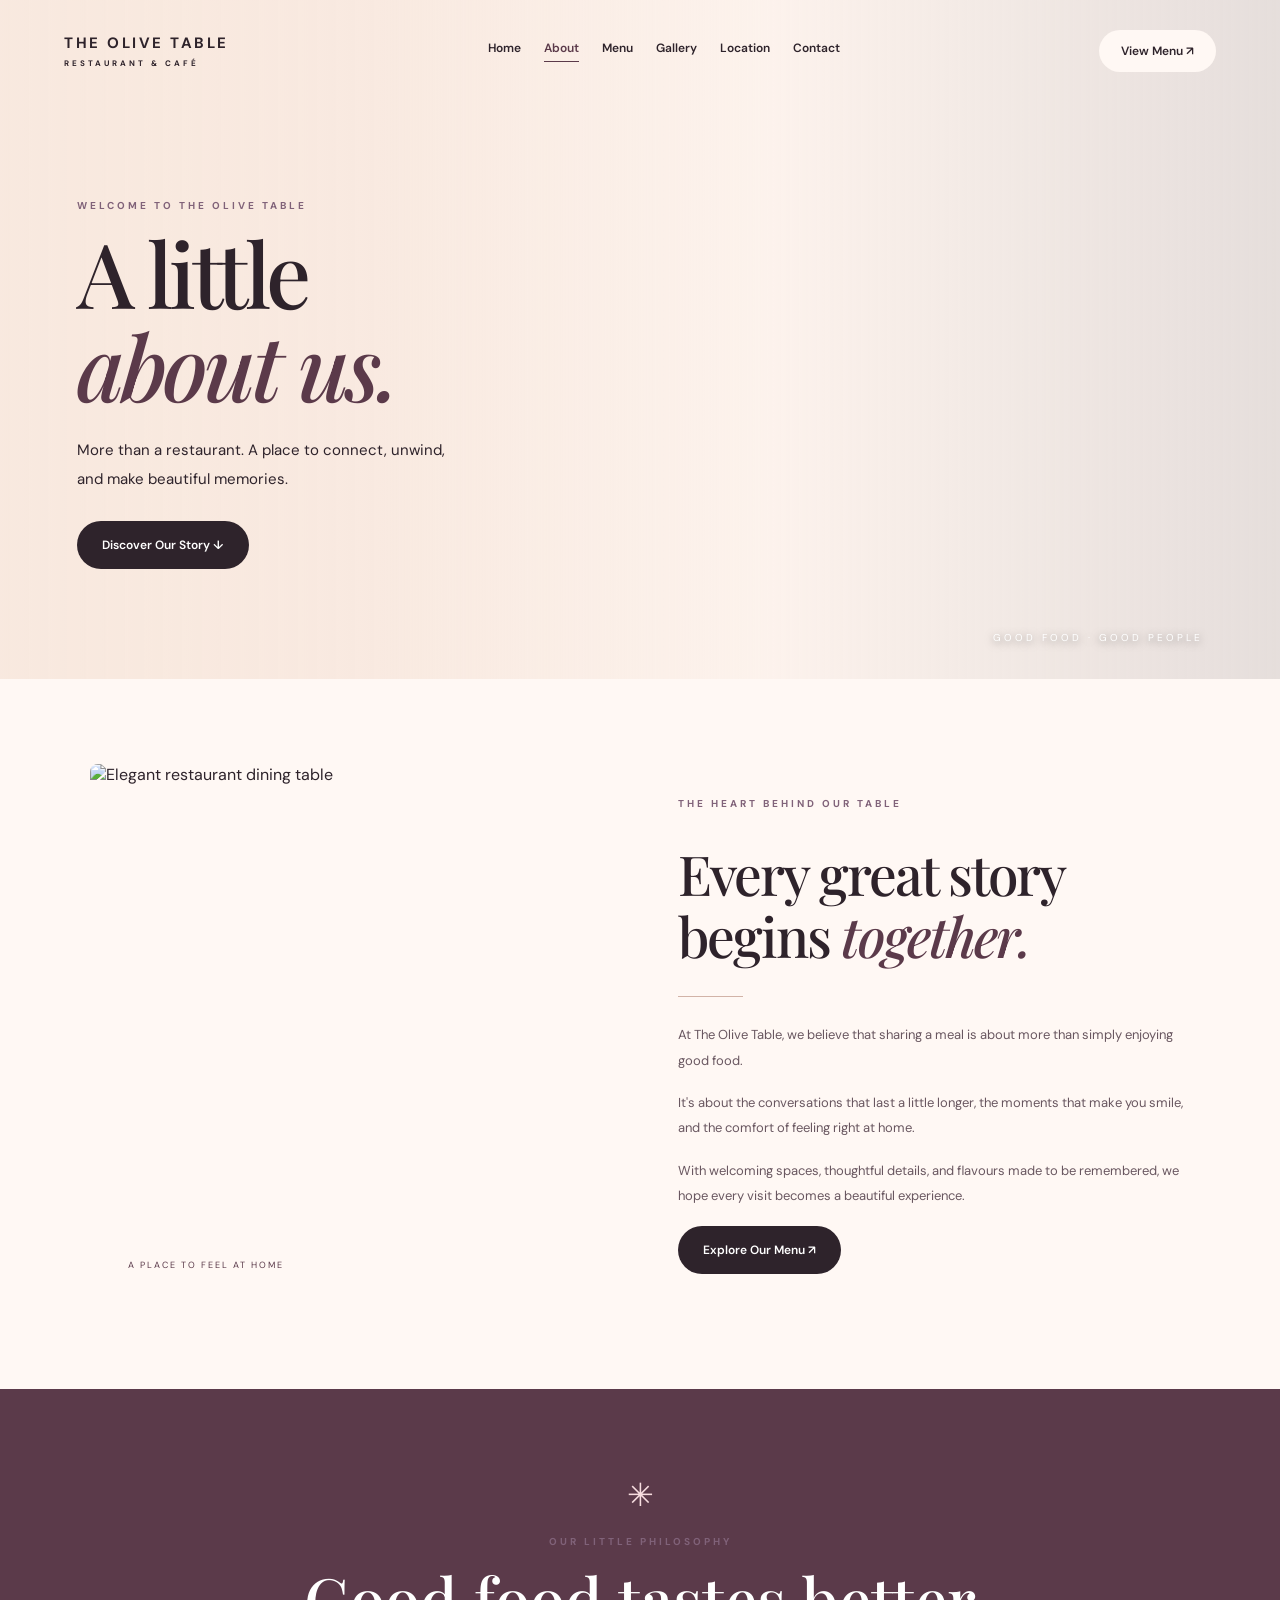
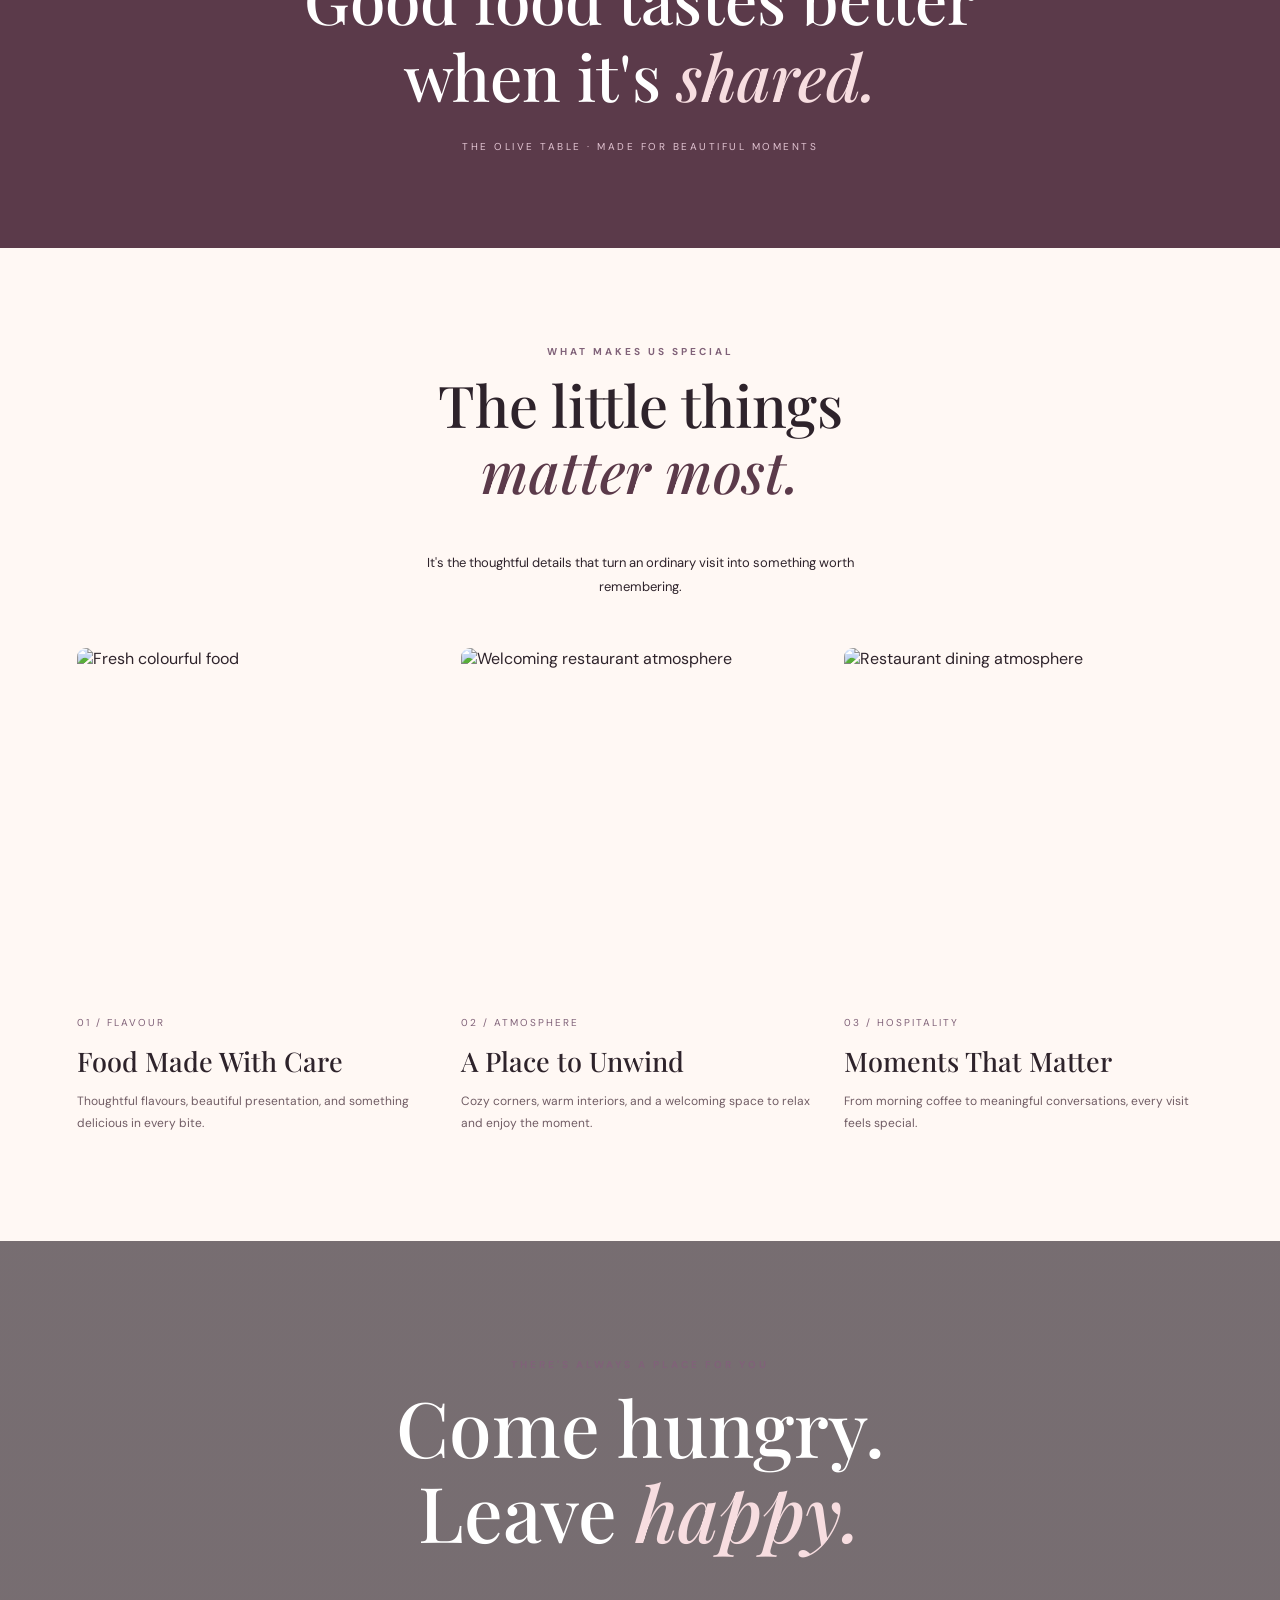
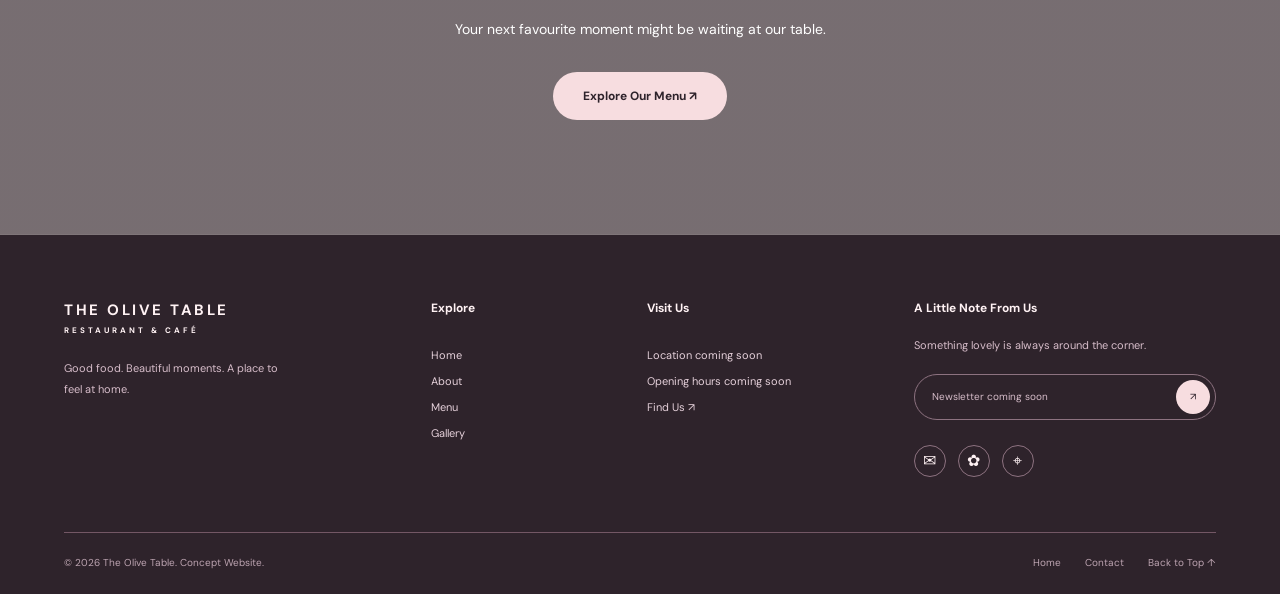
==== about.html @ 0b2a25ac "Menu" ====
<!DOCTYPE html>
<html lang="en">
    <head>
        <meta charset="UTF-8" />
        <meta name="viewport" content="width=device-width, initial-scale=1.0" />

        <title>About Us | The Olive Table</title>

        <!-- Google Fonts -->
        <link
            href="https://fonts.googleapis.com/css2?family=DM+Sans:wght@400;500;600;700&family=Playfair+Display:ital,wght@0,400;0,500;0,600;1,400&display=swap"
            rel="stylesheet"
        />

        <link rel="stylesheet" href="style.css" />
    </head>

    <body class="about-page">
        <!-- HEADER AND HERO -->
        <div class="about-hero" id="top">
            <header class="header">
                <a href="index.html" class="logo">
                    THE OLIVE TABLE
                    <span>RESTAURANT & CAFÉ</span>
                </a>

                <nav class="navbar">
                    <a href="index.html">Home</a>
                    <a href="about.html" class="active">About</a>
                    <a href="menu.html">Menu</a>
                    <a href="gallery.html">Gallery</a>
                    <a href="location.html">Location</a>
                    <a href="contact.html">Contact</a>
                </nav>

                <a href="menu.html" class="header-button"> View Menu ↗ </a>
            </header>

            <!-- ABOUT HERO CONTENT -->
            <div class="about-hero-content">
                <p class="small-heading">WELCOME TO THE OLIVE TABLE</p>

                <h1>
                    A little<br />
                    <em>about us.</em>
                </h1>

                <p>More than a restaurant. A place to connect, unwind, and make beautiful memories.</p>

                <a href="#our-story" class="about-hero-link"> Discover Our Story ↓ </a>
            </div>

            <span class="about-hero-label"> GOOD FOOD · GOOD PEOPLE </span>
        </div>

        <!-- OUR STORY -->
        <section class="about-story" id="our-story">
            <div class="about-story-image">
                <img
                    src="https://images.unsplash.com/photo-1414235077428-338989a2e8c0?w=1100&q=85"
                    alt="Elegant restaurant dining table"
                    loading="lazy"
                />

                <span class="about-image-caption"> A PLACE TO FEEL AT HOME </span>
            </div>

            <div class="about-story-text">
                <p class="small-heading">THE HEART BEHIND OUR TABLE</p>

                <h2>
                    Every great story<br />
                    begins <em>together.</em>
                </h2>

                <div class="about-divider"></div>

                <p>At The Olive Table, we believe that sharing a meal is about more than simply enjoying good food.</p>

                <p>
                    It's about the conversations that last a little longer, the moments that make you smile, and the
                    comfort of feeling right at home.
                </p>

                <p>
                    With welcoming spaces, thoughtful details, and flavours made to be remembered, we hope every visit
                    becomes a beautiful experience.
                </p>

                <a href="menu.html" class="about-dark-button"> Explore Our Menu ↗ </a>
            </div>
        </section>

        <!-- LITTLE QUOTE -->
        <section class="about-quote">
            <span class="quote-flower">✳</span>

            <p class="small-heading">OUR LITTLE PHILOSOPHY</p>

            <h2>
                Good food tastes better<br />
                when it's <em>shared.</em>
            </h2>

            <p class="quote-caption">THE OLIVE TABLE · MADE FOR BEAUTIFUL MOMENTS</p>
        </section>

        <!-- WHAT MAKES US SPECIAL -->
        <section class="about-special">
            <div class="about-special-heading">
                <p class="small-heading">WHAT MAKES US SPECIAL</p>

                <h2>
                    The little things<br />
                    <em>matter most.</em>
                </h2>

                <p>It's the thoughtful details that turn an ordinary visit into something worth remembering.</p>
            </div>

            <div class="special-grid">
                <!-- FOOD CARD -->
                <div class="special-card">
                    <div class="special-photo">
                        <img
                            src="https://images.unsplash.com/photo-1547592180-85f173990554?w=800&q=85"
                            alt="Fresh colourful food"
                            loading="lazy"
                        />
                    </div>

                    <span class="special-number">01 / FLAVOUR</span>

                    <h3>Food Made With Care</h3>

                    <p>Thoughtful flavours, beautiful presentation, and something delicious in every bite.</p>
                </div>

                <!-- ATMOSPHERE CARD -->
                <div class="special-card">
                    <div class="special-photo">
                        <img
                            src="https://images.unsplash.com/photo-1552566626-52f8b828add9?w=800&q=85"
                            alt="Welcoming restaurant atmosphere"
                            loading="lazy"
                        />
                    </div>

                    <span class="special-number">02 / ATMOSPHERE</span>

                    <h3>A Place to Unwind</h3>

                    <p>Cozy corners, warm interiors, and a welcoming space to relax and enjoy the moment.</p>
                </div>

                <!-- HOSPITALITY CARD -->
                <div class="special-card">
                    <div class="special-photo">
                        <img
                            src="https://images.unsplash.com/photo-1517248135467-4c7edcad34c4?w=800&q=85"
                            alt="Restaurant dining atmosphere"
                            loading="lazy"
                        />
                    </div>

                    <span class="special-number">03 / HOSPITALITY</span>

                    <h3>Moments That Matter</h3>

                    <p>From morning coffee to meaningful conversations, every visit feels special.</p>
                </div>
            </div>
        </section>

        <!-- FINAL INVITATION -->
        <section class="about-invitation">
            <div class="invitation-content">
                <p class="small-heading">THERE'S ALWAYS A PLACE FOR YOU</p>

                <h2>
                    Come hungry.<br />
                    Leave <em>happy.</em>
                </h2>

                <p>Your next favourite moment might be waiting at our table.</p>

                <a href="menu.html" class="invitation-button"> Explore Our Menu ↗ </a>
            </div>
        </section>

        <!-- FOOTER -->
        <footer class="footer">
            <div class="footer-main">
                <div class="footer-brand">
                    <a href="index.html" class="logo">
                        THE OLIVE TABLE
                        <span>RESTAURANT & CAFÉ</span>
                    </a>

                    <p>Good food. Beautiful moments. A place to feel at home.</p>
                </div>

                <div class="footer-links">
                    <h3>Explore</h3>

                    <a href="index.html">Home</a>
                    <a href="about.html">About</a>
                    <a href="menu.html">Menu</a>
                    <a href="gallery.html">Gallery</a>
                </div>

                <div class="footer-links">
                    <h3>Visit Us</h3>

                    <p>Location coming soon</p>
                    <p>Opening hours coming soon</p>

                    <a href="location.html">Find Us ↗</a>
                </div>

                <div class="footer-news">
                    <h3>A Little Note From Us</h3>

                    <p>Something lovely is always around the corner.</p>

                    <div class="newsletter-box">
                        <span>Newsletter coming soon</span>
                        <span class="newsletter-arrow">↗</span>
                    </div>

                    <div class="social-links">
                        <a href="contact.html" aria-label="Contact us">✉</a>
                        <a href="gallery.html" aria-label="Gallery">✿</a>
                        <a href="location.html" aria-label="Location">⌖</a>
                    </div>
                </div>
            </div>

            <div class="footer-bottom">
                <p>© 2026 The Olive Table. Concept Website.</p>

                <div>
                    <a href="index.html">Home</a>
                    <a href="contact.html">Contact</a>
                    <a href="#top">Back to Top ↑</a>
                </div>
            </div>
        </footer>
    </body>
</html>
---- style.css ----
/* ==========================================
   THE OLIVE TABLE - COMPLETE WEBSITE CSS
   HOME + ABOUT + MENU
========================================== */

/* COLOUR PALETTE */

:root {
    --blush: #f7dde0;
    --peach: #e8cfc6;
    --nude: #d2b3a7;
    --plum: #806279;
    --maroon: #5b3a4a;
    --charcoal: #2e232b;
    --cream: #fff8f4;
}

/* GENERAL SETTINGS */

* {
    box-sizing: border-box;
}

html {
    scroll-behavior: smooth;
}

body {
    margin: 0;
    font-family: "DM Sans", Arial, sans-serif;
    background: var(--cream);
    color: var(--charcoal);
}

a {
    text-decoration: none;
    color: inherit;
}

img {
    display: block;
    width: 100%;
}

h1,
h2,
h3,
p {
    margin-top: 0;
}

h1,
h2 {
    font-family: "Playfair Display", Georgia, serif;
    font-weight: 500;
}

.small-heading {
    font-size: 10px;
    font-weight: 700;
    letter-spacing: 3px;
    line-height: 1.8;
    color: var(--plum);
}

/* ==========================================
   HEADER - ALL PAGES
========================================== */

.header {
    display: flex;
    align-items: center;
    justify-content: space-between;
    gap: 22px;
    padding: 30px 5%;
    position: relative;
    z-index: 10;
}

.logo {
    display: flex;
    flex-direction: column;
    font-size: 15px;
    font-weight: 700;
    letter-spacing: 2.5px;
    line-height: 1.4;
    white-space: nowrap;
}

.logo span {
    font-size: 8px;
    letter-spacing: 3px;
    margin-top: 4px;
}

.navbar {
    display: flex;
    align-items: center;
    gap: 23px;
}

.navbar a {
    font-size: 12px;
    font-weight: 600;
    padding-bottom: 5px;
    border-bottom: 1px solid transparent;
    transition: all 0.3s ease;
}

.navbar a:hover,
.navbar a.active {
    color: var(--maroon);
    border-bottom-color: var(--maroon);
}

.header-button {
    background: var(--cream);
    padding: 13px 22px;
    border-radius: 30px;
    font-size: 12px;
    font-weight: 600;
    white-space: nowrap;
    transition: all 0.3s ease;
}

.header-button:hover {
    background: var(--maroon);
    color: white;
    transform: translateY(-3px);
}

/* SHARED BUTTONS */

.main-button,
.about-dark-button,
.about-hero-link {
    display: inline-block;
    background: var(--charcoal);
    color: white;
    padding: 16px 25px;
    border-radius: 30px;
    font-size: 12px;
    font-weight: 600;
    transition: all 0.3s ease;
}

.main-button:hover,
.about-dark-button:hover,
.about-hero-link:hover {
    background: var(--maroon);
    transform: translateY(-4px);
    box-shadow: 0 8px 22px #2e232b30;
}

/* ==========================================
   HOME PAGE - HERO
========================================== */

.hero-wrapper {
    min-height: 760px;
    position: relative;
    background-color: var(--peach);
    background-image: linear-gradient(
            90deg,
            rgba(248, 232, 222, 0.98) 0%,
            rgba(248, 232, 222, 0.94) 22%,
            rgba(248, 232, 222, 0.62) 40%,
            rgba(248, 232, 222, 0.08) 72%
        ),
        url("https://images.unsplash.com/photo-1555396273-367ea4eb4db5?w=1800&q=85");
    background-size: cover;
    background-position: center;
}

.hero {
    min-height: 670px;
    display: flex;
    align-items: center;
    padding: 30px 6% 65px;
    position: relative;
}

.hero-content {
    width: 52%;
    max-width: 600px;
    position: relative;
    z-index: 2;
}

.hero h1 {
    font-size: clamp(58px, 7vw, 105px);
    line-height: 1.04;
    letter-spacing: -4px;
    margin-bottom: 25px;
}

.hero h1 em,
.featured h2 em {
    color: var(--maroon);
}

.hero-description {
    max-width: 340px;
    font-size: 14px;
    line-height: 1.9;
    color: #58444c;
    margin-bottom: 28px;
}

.hero-buttons {
    display: flex;
    align-items: center;
    flex-wrap: wrap;
    gap: 22px;
}

.story-button {
    display: inline-flex;
    align-items: center;
    gap: 11px;
    font-size: 12px;
    font-weight: 600;
    transition: color 0.3s;
}

.story-button:hover {
    color: var(--maroon);
}

.circle-arrow {
    width: 40px;
    height: 40px;
    border: 1px solid var(--maroon);
    border-radius: 50%;
    display: grid;
    place-items: center;
    transition: all 0.3s;
}

.story-button:hover .circle-arrow {
    background: var(--maroon);
    color: white;
    transform: rotate(45deg);
}

.hero-details {
    display: flex;
    gap: 30px;
    margin-top: 75px;
}

.hero-details div {
    padding-left: 14px;
    border-left: 1px solid #bfa8a3;
}

.hero-details strong {
    font-size: 19px;
}

.hero-details p {
    font-size: 10px;
    color: #705c60;
    margin: 5px 0 0;
}

.hero-decoration {
    position: absolute;
    right: 6%;
    top: 26%;
    font-size: 10px;
    font-weight: 600;
    letter-spacing: 3px;
    line-height: 2.2;
    color: #fff3ec;
    text-shadow: 0 1px 10px #0009;
}

/* ==========================================
   HOME PAGE - FEATURED FOOD
========================================== */

.featured {
    padding: 65px 5% 70px;
    background: var(--cream);
}

.featured-header {
    display: grid;
    grid-template-columns: 1.3fr 0.8fr auto;
    align-items: end;
    gap: 30px;
    margin-bottom: 28px;
}

.featured h2 {
    font-size: clamp(37px, 4.5vw, 62px);
    letter-spacing: -2px;
    margin: 0;
}

.featured-description {
    max-width: 270px;
    font-size: 12px;
    line-height: 1.8;
    color: #736169;
    margin: 0;
}

.outline-light {
    border: 1px solid var(--nude);
    border-radius: 30px;
    padding: 13px 20px;
    font-size: 11px;
    font-weight: 600;
    white-space: nowrap;
    transition: all 0.3s;
}

.outline-light:hover {
    background: var(--maroon);
    color: white;
    transform: translateY(-3px);
}

.food-grid {
    display: grid;
    grid-template-columns: repeat(4, 1fr);
    gap: 16px;
}

.food-card {
    position: relative;
    height: 360px;
    overflow: hidden;
    border-radius: 12px;
    background: var(--maroon);
    color: white;
    transition: all 0.35s;
}

.food-card:hover {
    transform: translateY(-8px);
    box-shadow: 0 15px 30px #2e232b35;
}

.food-card img {
    height: 100%;
    object-fit: cover;
    transition: transform 0.5s;
}

.food-card:hover img {
    transform: scale(1.08);
}

.food-card::after {
    content: "";
    position: absolute;
    inset: 0;
    background: linear-gradient(transparent 35%, rgba(30, 19, 22, 0.2) 55%, rgba(30, 19, 22, 0.94));
    pointer-events: none;
}

.food-details {
    position: absolute;
    bottom: 18px;
    left: 18px;
    right: 45px;
    z-index: 2;
}

.food-details span {
    font-size: 9px;
    letter-spacing: 2px;
    color: var(--blush);
}

.food-details h3 {
    font-family: "Playfair Display", serif;
    font-size: 23px;
    font-weight: 500;
    margin: 6px 0;
}

.food-details p {
    font-size: 10px;
    margin-bottom: 10px;
}

.food-details strong {
    font-size: 12px;
    font-weight: 500;
}

.food-plus {
    position: absolute;
    right: 16px;
    bottom: 18px;
    z-index: 2;
    width: 30px;
    height: 30px;
    border-radius: 50%;
    background: white;
    color: var(--charcoal);
    display: grid;
    place-items: center;
    font-size: 22px;
    transition: all 0.3s;
}

.food-card:hover .food-plus {
    background: var(--blush);
    transform: rotate(90deg);
}

/* ==========================================
   HOME PAGE - STORY
========================================== */

.story-section {
    display: grid;
    grid-template-columns: 1fr 1.3fr 0.75fr;
    min-height: 430px;
}

.story-left {
    background: var(--maroon);
    color: white;
    padding: 55px 12%;
}

.story-left .small-heading {
    color: var(--peach);
}

.story-left h2 {
    font-size: clamp(34px, 3.5vw, 55px);
    line-height: 1.1;
    margin: 23px 0;
}

.story-left h2 em,
.story-right h3 em {
    color: var(--blush);
}

.story-description {
    font-size: 12px;
    line-height: 1.9;
    color: #f1dde5;
    margin-bottom: 27px;
}

.story-outline {
    display: inline-block;
    border: 1px solid var(--peach);
    border-radius: 30px;
    padding: 13px 23px;
    font-size: 11px;
    transition: all 0.3s;
}

.story-outline:hover {
    background: var(--blush);
    color: var(--maroon);
    transform: translateY(-3px);
}

.story-image {
    min-height: 430px;
    overflow: hidden;
    background: var(--nude);
}

.story-image img {
    height: 100%;
    object-fit: cover;
    transition: transform 0.6s;
}

.story-image:hover img {
    transform: scale(1.04);
}

.story-right {
    background: var(--peach);
    padding: 35px 17%;
    display: flex;
    flex-direction: column;
    justify-content: center;
}

.flower-symbol {
    font-size: 30px;
    color: var(--maroon);
    margin-bottom: 25px;
}

.decorative-line {
    width: 35px;
    height: 1px;
    background: var(--maroon);
    margin: 15px 0 25px;
}

.story-right h3 {
    font-family: "Playfair Display", serif;
    font-size: clamp(29px, 3vw, 44px);
    font-weight: 500;
    line-height: 1.2;
}

.story-right h3 em {
    color: var(--maroon);
}

.story-right > p:last-child {
    font-size: 11px;
    line-height: 1.9;
}

/* ==========================================
   HOME PAGE - FEATURES
========================================== */

.features {
    display: grid;
    grid-template-columns: repeat(4, 1fr);
    background: var(--blush);
    padding: 28px 5%;
}

.feature {
    display: flex;
    align-items: center;
    gap: 15px;
    padding: 8px 18px;
    border-right: 1px solid #caabb7;
}

.feature:last-child {
    border: none;
}

.feature-icon {
    font-size: 30px;
    color: var(--maroon);
}

.feature h3 {
    font-size: 12px;
    margin-bottom: 5px;
}

.feature p {
    font-size: 10px;
    color: #725a65;
    line-height: 1.5;
    margin: 0;
}

/* ==========================================
   ABOUT PAGE - HERO
========================================== */

.about-hero {
    min-height: 620px;
    position: relative;
    background-image: linear-gradient(
            90deg,
            rgba(248, 232, 222, 0.97),
            rgba(248, 232, 222, 0.89) 30%,
            rgba(248, 232, 222, 0.35) 60%,
            rgba(46, 35, 43, 0.12)
        ),
        url("https://images.unsplash.com/photo-1414235077428-338989a2e8c0?w=1800&q=90");
    background-size: cover;
    background-position: center;
}

.about-hero-content {
    padding: 95px 6% 110px;
    max-width: 700px;
}

.about-hero-content h1 {
    font-size: clamp(65px, 7vw, 110px);
    letter-spacing: -4px;
    line-height: 1.04;
    margin-bottom: 25px;
}

.about-hero-content h1 em {
    color: var(--maroon);
}

.about-hero-content > p:not(.small-heading) {
    max-width: 370px;
    font-size: 15px;
    line-height: 1.9;
    margin-bottom: 28px;
}

.about-hero-label {
    position: absolute;
    right: 6%;
    bottom: 35px;
    color: white;
    font-size: 10px;
    letter-spacing: 3px;
    text-shadow: 0 2px 8px #0008;
}

/* ==========================================
   ABOUT PAGE - STORY
========================================== */

.about-story {
    display: grid;
    grid-template-columns: 1fr 1fr;
    align-items: stretch;
    gap: 75px;
    padding: 85px 7%;
    background: var(--cream);
}

.about-story-image {
    position: relative;
    min-height: 540px;
    overflow: hidden;
    border-radius: 8px;
}

.about-story-image img {
    height: 100%;
    object-fit: cover;
    transition: transform 0.6s;
}

.about-story-image:hover img {
    transform: scale(1.04);
}

.about-image-caption {
    position: absolute;
    bottom: 20px;
    left: 20px;
    background: var(--cream);
    color: var(--maroon);
    padding: 13px 18px;
    font-size: 9px;
    letter-spacing: 2px;
}

.about-story-text {
    display: flex;
    flex-direction: column;
    align-items: flex-start;
    justify-content: center;
}

.about-story-text h2 {
    font-size: clamp(40px, 4.3vw, 65px);
    line-height: 1.12;
    letter-spacing: -2px;
    margin: 20px 0 15px;
}

.about-story-text h2 em {
    color: var(--maroon);
}

.about-divider {
    width: 65px;
    height: 1px;
    background: var(--nude);
    margin: 15px 0 25px;
}

.about-story-text > p:not(.small-heading) {
    font-size: 13px;
    line-height: 1.95;
    color: #695760;
    margin-bottom: 17px;
}

/* ABOUT PHILOSOPHY */

.about-quote {
    background: var(--maroon);
    color: white;
    text-align: center;
    padding: 85px 6%;
}

.quote-flower {
    display: block;
    font-size: 32px;
    color: var(--blush);
    margin-bottom: 17px;
}

.about-quote h2 {
    font-size: clamp(38px, 5vw, 72px);
    line-height: 1.2;
    margin-bottom: 25px;
}

.about-quote h2 em {
    color: var(--blush);
}

.quote-caption {
    font-size: 10px;
    letter-spacing: 2.5px;
    color: #e2c4d2;
}

/* ABOUT SPECIAL CARDS */

.about-special {
    background: var(--cream);
    padding: 95px 6%;
}

.about-special-heading {
    text-align: center;
    margin-bottom: 50px;
}

.about-special-heading h2 {
    font-size: clamp(40px, 4.5vw, 65px);
    line-height: 1.15;
}

.about-special-heading h2 em {
    color: var(--maroon);
}

.about-special-heading > p:last-child {
    max-width: 450px;
    margin: auto;
    font-size: 13px;
    line-height: 1.8;
}

.special-grid {
    display: grid;
    grid-template-columns: repeat(3, 1fr);
    gap: 25px;
}

.special-card {
    transition: transform 0.3s;
}

.special-card:hover {
    transform: translateY(-8px);
}

.special-photo {
    height: 340px;
    overflow: hidden;
    border-radius: 9px;
    margin-bottom: 22px;
}

.special-photo img {
    height: 100%;
    object-fit: cover;
    transition: transform 0.5s;
}

.special-card:hover img {
    transform: scale(1.06);
}

.special-number {
    font-size: 10px;
    letter-spacing: 2px;
    color: var(--plum);
}

.special-card h3 {
    font-family: "Playfair Display", serif;
    font-size: 27px;
    font-weight: 500;
    margin: 12px 0;
}

.special-card p {
    font-size: 12px;
    line-height: 1.8;
    color: #715d65;
}

/* ABOUT INVITATION */

.about-invitation {
    background-image: linear-gradient(#2e232ba6, #2e232ba6),
        url("https://images.unsplash.com/photo-1517248135467-4c7edcad34c4?w=1800&q=85");
    background-size: cover;
    background-position: center;
    color: white;
    text-align: center;
    padding: 115px 6%;
}

.invitation-content {
    max-width: 800px;
    margin: auto;
}

.invitation-content h2 {
    font-size: clamp(48px, 6vw, 85px);
    line-height: 1.1;
}

.invitation-content h2 em {
    color: var(--blush);
}

.invitation-content > p:not(.small-heading) {
    font-size: 14px;
    line-height: 1.8;
    margin-bottom: 30px;
}

.invitation-button {
    display: inline-block;
    background: var(--blush);
    color: var(--charcoal);
    padding: 16px 30px;
    border-radius: 30px;
    font-size: 12px;
    font-weight: 700;
    transition: all 0.3s;
}

.invitation-button:hover {
    background: white;
    transform: translateY(-4px);
}

/* ==========================================
   MENU PAGE - HERO
========================================== */

.menu-banner {
    min-height: 580px;
    background-image: linear-gradient(
            90deg,
            rgba(248, 232, 222, 0.97),
            rgba(248, 232, 222, 0.9) 28%,
            rgba(248, 232, 222, 0.18) 75%
        ),
        url("https://images.unsplash.com/photo-1555396273-367ea4eb4db5?w=1800&q=85");
    background-size: cover;
    background-position: center;
}

.menu-banner-content {
    padding: 85px 6% 110px;
    max-width: 720px;
}

.menu-banner-content h1 {
    font-size: clamp(60px, 7vw, 105px);
    line-height: 1.05;
    letter-spacing: -3px;
    margin-bottom: 25px;
}

.menu-banner-content h1 em {
    color: var(--maroon);
}

.menu-banner-content > p:not(.small-heading) {
    max-width: 380px;
    font-size: 14px;
    line-height: 1.9;
    margin-bottom: 35px;
}

/* ==========================================
   MENU PAGE - INTRODUCTION
========================================== */

.full-menu {
    background: var(--cream);
    padding: 85px 6% 90px;
}

.full-menu-heading {
    text-align: center;
    margin-bottom: 35px;
}

.full-menu-heading h2 {
    font-size: clamp(40px, 5vw, 70px);
    line-height: 1.15;
    letter-spacing: -2px;
    margin-bottom: 18px;
}

.full-menu-heading h2 em {
    color: var(--maroon);
}

.full-menu-heading > p:last-child {
    max-width: 460px;
    margin: auto;
    font-size: 13px;
    line-height: 1.9;
    color: #725e68;
}

/* MENU SEARCH BAR */

.menu-search {
    max-width: 580px;
    margin: 0 auto 35px;
    display: flex;
    align-items: center;
    gap: 14px;
    background: white;
    border: 1px solid #e2c9cf;
    border-radius: 50px;
    padding: 12px 22px;
    transition: all 0.3s;
}

.menu-search:focus-within {
    border-color: var(--maroon);
    box-shadow: 0 6px 25px #5b3a4a20;
}

.search-icon {
    font-size: 27px;
    color: var(--maroon);
}

.menu-search input {
    width: 100%;
    padding: 9px 0;
    font-family: "DM Sans", sans-serif;
    font-size: 13px;
    background: transparent;
    border: none;
    outline: none;
}

.menu-search input::placeholder {
    color: #a18b92;
}

/* MENU CATEGORY BUTTONS */

.menu-filters {
    display: flex;
    justify-content: center;
    flex-wrap: wrap;
    gap: 10px;
    max-width: 1150px;
    margin: 0 auto 55px;
}

.filter-btn {
    font-family: "DM Sans", sans-serif;
    font-size: 12px;
    font-weight: 600;
    padding: 13px 21px;
    background: transparent;
    color: var(--charcoal);
    border: 1px solid #ddc4ca;
    border-radius: 50px;
    cursor: pointer;
    transition: all 0.3s;
}

.filter-btn:hover {
    background: var(--blush);
    border-color: var(--maroon);
    transform: translateY(-3px);
}

.filter-btn.active {
    background: var(--maroon);
    color: white;
    border-color: var(--maroon);
}

/* RESULTS HEADING */

.menu-results-heading {
    display: flex;
    justify-content: space-between;
    align-items: end;
    gap: 20px;
    margin-bottom: 25px;
    padding-bottom: 20px;
    border-bottom: 1px solid #e8d6d9;
}

.menu-results-heading h2 {
    font-size: clamp(30px, 3.5vw, 45px);
    margin: 0;
}

#resultCount {
    font-size: 12px;
    color: #846d76;
    margin: 0 0 6px;
    white-space: nowrap;
}

/* ==========================================
   MENU PAGE - FOOD CARDS
========================================== */

.complete-menu-grid {
    display: grid;
    grid-template-columns: repeat(4, 1fr);
    gap: 24px;
}

.complete-menu-card {
    background: white;
    border: 1px solid #f0e3e5;
    border-radius: 13px;
    overflow: hidden;
    box-shadow: 0 5px 18px #5b3a4a0d;
    transition: all 0.35s;
}

.complete-menu-card:hover {
    transform: translateY(-7px);
    box-shadow: 0 15px 30px #5b3a4a24;
}

/* PHOTO CONTAINER */

.complete-menu-photo {
    position: relative;
    height: 225px;
    overflow: hidden;
    background: var(--peach);
}

.complete-menu-photo img {
    position: absolute;
    inset: 0;
    z-index: 1;
    width: 100%;
    height: 100%;
    object-fit: cover;
    transition: transform 0.5s;
}

.complete-menu-card:hover img {
    transform: scale(1.07);
}

/* NO PHOTO PLACEHOLDER */

.photo-placeholder {
    width: 100%;
    height: 100%;
    background: linear-gradient(135deg, #f7dde0, #e8cfc6, #d2b3a7);
    display: flex;
    flex-direction: column;
    justify-content: center;
    align-items: center;
    text-align: center;
    gap: 9px;
    padding: 20px;
    color: var(--maroon);
}

.photo-placeholder > span {
    font-size: 32px;
}

.photo-placeholder strong {
    font-family: "Playfair Display", serif;
    font-size: 21px;
    font-weight: 500;
}

.photo-placeholder small {
    font-size: 10px;
    color: #806279;
}

/* CATEGORY LABEL */

.menu-photo-label {
    position: absolute;
    z-index: 2;
    top: 15px;
    left: 15px;
    background: var(--cream);
    color: var(--maroon);
    padding: 8px 13px;
    border-radius: 30px;
    font-size: 9px;
    font-weight: 700;
    letter-spacing: 1px;
}

/* MENU CARD INFORMATION */

.complete-menu-info {
    padding: 21px;
}

.complete-menu-title {
    display: flex;
    justify-content: space-between;
    align-items: baseline;
    gap: 10px;
    margin-bottom: 12px;
}

.complete-menu-title h3 {
    font-family: "Playfair Display", serif;
    font-size: 21px;
    font-weight: 500;
    line-height: 1.3;
    margin: 0;
}

.complete-menu-title strong {
    font-size: 11px;
    color: var(--maroon);
    white-space: nowrap;
}

.complete-menu-info > p {
    font-size: 11px;
    line-height: 1.8;
    color: #806e74;
    margin: 0;
}

/* EMPTY SEARCH RESULTS */

.no-results {
    text-align: center;
    padding: 70px 20px;
    background: #f9ebec;
    border-radius: 15px;
}

.no-results[hidden] {
    display: none;
}

.no-results > span {
    display: block;
    font-size: 45px;
    color: var(--maroon);
}

.no-results h3 {
    font-family: "Playfair Display", serif;
    font-size: 30px;
    font-weight: 500;
}

.no-results p {
    font-size: 13px;
    line-height: 1.8;
}

.reset-button {
    background: var(--maroon);
    color: white;
    border: none;
    border-radius: 30px;
    padding: 14px 25px;
    font-family: "DM Sans", sans-serif;
    font-size: 12px;
    cursor: pointer;
    transition: all 0.3s;
}

.reset-button:hover {
    background: var(--charcoal);
    transform: translateY(-3px);
}

.menu-disclaimer {
    margin: 45px 0 0;
    text-align: center;
    font-size: 11px;
    color: #97838a;
}

/* ==========================================
   MENU PAGE - DESSERT FEATURE
========================================== */

.menu-feature {
    display: grid;
    grid-template-columns: 1fr 1fr;
    min-height: 480px;
}

.menu-feature-photo {
    overflow: hidden;
    background: var(--peach);
}

.menu-feature-photo img {
    height: 100%;
    object-fit: cover;
    transition: transform 0.6s;
}

.menu-feature-photo:hover img {
    transform: scale(1.05);
}

.menu-feature-content {
    background: var(--maroon);
    color: white;
    padding: 75px 12%;
    display: flex;
    flex-direction: column;
    justify-content: center;
    align-items: flex-start;
}

.menu-feature-content h2 {
    font-size: clamp(43px, 5vw, 75px);
    line-height: 1.1;
    margin-bottom: 25px;
}

.menu-feature-content h2 em {
    color: var(--blush);
}

.menu-feature-content > p:not(.small-heading) {
    font-size: 13px;
    line-height: 1.9;
    color: #f0dbe5;
    margin-bottom: 30px;
}

.menu-feature-button {
    display: inline-block;
    border: 1px solid var(--blush);
    border-radius: 30px;
    padding: 15px 26px;
    font-size: 12px;
    transition: all 0.3s;
}

.menu-feature-button:hover {
    background: var(--blush);
    color: var(--maroon);
    transform: translateY(-3px);
}

/* ==========================================
   FOOTER - ALL PAGES
========================================== */

.footer {
    background: var(--charcoal);
    color: #fff2f4;
    padding: 65px 5% 25px;
}

.footer-main {
    display: grid;
    grid-template-columns: 1.3fr 0.7fr 0.9fr 1.2fr;
    gap: 40px;
    padding-bottom: 55px;
}

.footer-brand p {
    max-width: 230px;
    font-size: 11px;
    line-height: 1.9;
    color: #d7bdca;
    margin-top: 22px;
}

.footer h3 {
    font-size: 12px;
    margin-bottom: 20px;
}

.footer-links {
    display: flex;
    flex-direction: column;
    align-items: flex-start;
    gap: 12px;
}

.footer-links a,
.footer-links p {
    font-size: 11px;
    color: #e5d0da;
    margin: 0;
}

.footer-links a {
    transition: all 0.3s;
}

.footer-links a:hover {
    color: var(--blush);
    transform: translateX(4px);
}

.footer-news > p {
    font-size: 11px;
    line-height: 1.8;
    color: #d7bdca;
}

.newsletter-box {
    display: flex;
    justify-content: space-between;
    align-items: center;
    border: 1px solid #8d7280;
    border-radius: 30px;
    padding: 5px 5px 5px 17px;
    margin-top: 18px;
    font-size: 10px;
    color: #d7bdca;
}

.newsletter-arrow {
    background: var(--blush);
    color: var(--charcoal);
    width: 34px;
    height: 34px;
    border-radius: 50%;
    display: grid;
    place-items: center;
}

.social-links {
    display: flex;
    gap: 12px;
    margin-top: 25px;
}

.social-links a {
    width: 32px;
    height: 32px;
    border: 1px solid #8d7280;
    border-radius: 50%;
    display: grid;
    place-items: center;
    transition: all 0.3s;
}

.social-links a:hover {
    background: var(--blush);
    color: var(--charcoal);
    transform: translateY(-3px);
}

.footer-bottom {
    display: flex;
    justify-content: space-between;
    flex-wrap: wrap;
    gap: 20px;
    padding-top: 23px;
    border-top: 1px solid #735765;
}

.footer-bottom p,
.footer-bottom a {
    font-size: 10px;
    color: #bda4b1;
    margin: 0;
}

.footer-bottom div {
    display: flex;
    gap: 24px;
}

.footer-bottom a:hover {
    color: white;
}

/* ==========================================
   RESPONSIVE DESIGN - TABLETS
========================================== */

@media (max-width: 1100px) {
    .header {
        flex-wrap: wrap;
    }

    .navbar {
        order: 3;
        width: 100%;
        justify-content: center;
        flex-wrap: wrap;
    }

    .hero-content {
        width: 70%;
    }

    .featured-header {
        grid-template-columns: 1fr auto;
    }

    .featured-description {
        display: none;
    }

    .food-card {
        height: 310px;
    }

    .story-section {
        grid-template-columns: 1fr 1fr;
    }

    .story-right {
        display: none;
    }

    .features {
        grid-template-columns: repeat(2, 1fr);
    }

    .feature:nth-child(2) {
        border: none;
    }

    .about-story {
        gap: 35px;
        padding: 65px 5%;
    }

    .special-photo {
        height: 280px;
    }

    .complete-menu-grid {
        grid-template-columns: repeat(3, 1fr);
        gap: 18px;
    }

    .footer-main {
        grid-template-columns: repeat(2, 1fr);
    }
}

/* ==========================================
   RESPONSIVE DESIGN - SMALL TABLETS
========================================== */

@media (max-width: 850px) {
    .complete-menu-grid {
        grid-template-columns: repeat(2, 1fr);
        gap: 20px;
    }

    .complete-menu-photo {
        height: 240px;
    }
}

/* ==========================================
   RESPONSIVE DESIGN - PHONES
========================================== */

@media (max-width: 700px) {
    .header {
        padding: 22px 6%;
        gap: 16px;
    }

    .logo {
        font-size: 12px;
        letter-spacing: 2px;
    }

    .navbar {
        justify-content: flex-start;
        flex-wrap: nowrap;
        overflow-x: auto;
        gap: 18px;
        padding-bottom: 8px;
    }

    .navbar a {
        white-space: nowrap;
    }

    .header-button {
        font-size: 10px;
        padding: 11px 15px;
    }

    /* HOME */

    .hero-wrapper {
        min-height: auto;
        background-position: 62% center;
    }

    .hero {
        min-height: 620px;
        padding: 45px 6%;
    }

    .hero-content {
        width: 100%;
    }

    .hero h1 {
        font-size: clamp(49px, 11vw, 75px);
        letter-spacing: -2px;
    }

    .hero-decoration {
        display: none;
    }

    .hero-details {
        gap: 15px;
        margin-top: 65px;
    }

    .featured {
        padding: 50px 6%;
    }

    .featured-header {
        grid-template-columns: 1fr;
        gap: 20px;
    }

    .food-grid {
        grid-template-columns: repeat(2, 1fr);
        gap: 12px;
    }

    .food-card {
        height: 285px;
    }

    .food-details {
        left: 12px;
        right: 35px;
        bottom: 12px;
    }

    .food-details h3 {
        font-size: 18px;
    }

    .story-section {
        grid-template-columns: 1fr;
    }

    .story-left {
        padding: 50px 8%;
    }

    .story-image {
        min-height: 350px;
    }

    .story-right {
        display: flex;
        padding: 40px 8%;
    }

    .features {
        grid-template-columns: repeat(2, 1fr);
    }

    /* ABOUT */

    .about-hero-content {
        padding: 75px 6% 90px;
    }

    .about-hero-content h1 {
        font-size: 55px;
        letter-spacing: -2px;
    }

    .about-hero-label {
        display: none;
    }

    .about-story {
        grid-template-columns: 1fr;
        padding: 55px 6%;
    }

    .about-story-image {
        min-height: 380px;
    }

    .about-quote {
        padding: 65px 6%;
    }

    .about-special {
        padding: 65px 6%;
    }

    .special-grid {
        grid-template-columns: 1fr;
        gap: 42px;
    }

    .special-photo {
        height: 350px;
    }

    .about-invitation {
        padding: 85px 6%;
    }

    /* MENU */

    .menu-banner-content {
        padding: 65px 6% 85px;
    }

    .menu-banner-content h1 {
        font-size: 55px;
    }

    .full-menu {
        padding: 60px 5% 65px;
    }

    .full-menu-heading h2 {
        font-size: 41px;
    }

    .menu-filters {
        justify-content: flex-start;
        flex-wrap: nowrap;
        overflow-x: auto;
        gap: 9px;
        padding-bottom: 12px;
        margin-bottom: 35px;
    }

    .filter-btn {
        flex-shrink: 0;
        white-space: nowrap;
        padding: 12px 17px;
        font-size: 11px;
    }

    .menu-results-heading {
        align-items: flex-start;
        flex-direction: column;
    }

    .complete-menu-grid {
        grid-template-columns: repeat(2, 1fr);
        gap: 12px;
    }

    .complete-menu-photo {
        height: 170px;
    }

    .complete-menu-info {
        padding: 14px;
    }

    .complete-menu-title {
        flex-direction: column;
        align-items: flex-start;
    }

    .complete-menu-title h3 {
        font-size: 18px;
    }

    .complete-menu-info > p {
        font-size: 10px;
    }

    .menu-feature {
        grid-template-columns: 1fr;
    }

    .menu-feature-photo {
        height: 320px;
    }

    .menu-feature-content {
        padding: 60px 8%;
    }

    /* FOOTER */

    .footer {
        padding: 50px 6% 22px;
    }
}

/* ==========================================
   EXTRA SMALL PHONES
========================================== */

@media (max-width: 420px) {
    .header-button {
        display: none;
    }

    .hero h1 {
        font-size: 48px;
    }

    .food-card {
        height: 250px;
    }

    .food-details h3 {
        font-size: 16px;
    }

    .features {
        grid-template-columns: 1fr;
    }

    .feature {
        border-right: none;
        border-bottom: 1px solid #caabb7;
    }

    .complete-menu-grid {
        grid-template-columns: 1fr;
    }

    .complete-menu-photo {
        height: 260px;
    }

    .complete-menu-title {
        flex-direction: row;
    }

    .footer-main {
        grid-template-columns: 1fr;
    }
}

/* ACCESSIBILITY */

.filter-btn:focus-visible,
.reset-button:focus-visible,
a:focus-visible {
    outline: 2px solid var(--plum);
    outline-offset: 3px;
}

@media (prefers-reduced-motion: reduce) {
    *,
    *::before,
    *::after {
        scroll-behavior: auto !important;
        transition: none !important;
        animation: none !important;
    }
}

/* ==========================================
   THE OLIVE TABLE - GALLERY PAGE
========================================== */

.gallery-page {
    background: var(--cream);
}

/* HEADER */

.gallery-header {
    background: var(--cream);
}

/* ==========================================
   GALLERY HERO
========================================== */

.gallery-hero {
    position: relative;
    overflow: hidden;
    text-align: center;

    min-height: 485px;
    padding: 95px 6% 90px;

    background: linear-gradient(135deg, #fff8f4 0%, #f7dde0 56%, #e8cfc6 100%);
}

.gallery-hero .small-heading {
    color: var(--maroon);
}

.gallery-hero h1 {
    font-size: clamp(48px, 6vw, 88px);
    line-height: 1.1;
    letter-spacing: -3px;
    margin: 22px 0 25px;
    position: relative;
    z-index: 1;
}

.gallery-hero h1 em {
    color: var(--maroon);
}

.gallery-hero-description {
    max-width: 490px;
    margin: 0 auto 30px;
    color: #725c66;
    font-size: 14px;
    line-height: 1.9;
    position: relative;
    z-index: 1;
}

.gallery-scroll-link {
    display: inline-flex;
    align-items: center;
    gap: 18px;

    background: var(--charcoal);
    color: white;
    padding: 14px 22px;
    border-radius: 30px;

    font-size: 12px;
    font-weight: 600;
    transition: all 0.3s;
    position: relative;
    z-index: 1;
}

.gallery-scroll-link:hover {
    transform: translateY(-4px);
    background: var(--maroon);
}

.gallery-scroll-link span {
    font-size: 18px;
}

.gallery-hero-decoration {
    position: absolute;
    top: 12px;
    right: 10%;

    color: rgba(91, 58, 74, 0.08);
    font-size: 240px;
    line-height: 1;
    transform: rotate(-15deg);
    pointer-events: none;
}

/* ==========================================
   GALLERY MAIN SECTION
========================================== */

.gallery-main {
    padding: 85px 6% 90px;
}

.gallery-section-heading {
    display: flex;
    justify-content: space-between;
    align-items: end;
    gap: 30px;
    margin-bottom: 35px;
}

.gallery-section-heading h2 {
    font-size: clamp(38px, 4.6vw, 64px);
    letter-spacing: -2px;
    margin: 10px 0 0;
}

.gallery-section-heading h2 em {
    color: var(--maroon);
}

.gallery-section-heading > p {
    max-width: 290px;
    margin: 0 0 6px;
    color: #7b6670;
    font-size: 12px;
    line-height: 1.9;
}

/* FILTER BUTTONS */

.gallery-filters {
    display: flex;
    flex-wrap: wrap;
    gap: 10px;
    margin-bottom: 35px;
}

.gallery-filter {
    font-family: "DM Sans", sans-serif;
    font-size: 12px;
    font-weight: 600;

    padding: 12px 24px;
    background: transparent;
    color: var(--charcoal);

    border: 1px solid #ddc4ca;
    border-radius: 30px;
    cursor: pointer;

    transition: all 0.3s ease;
}

.gallery-filter:hover {
    background: var(--blush);
    border-color: var(--maroon);
    transform: translateY(-3px);
}

.gallery-filter.active {
    background: var(--maroon);
    color: white;
    border-color: var(--maroon);
}

/* ==========================================
   EDITORIAL GALLERY GRID
========================================== */

.gallery-grid {
    display: grid;
    grid-template-columns: repeat(4, minmax(0, 1fr));
    grid-auto-flow: row dense;
    gap: 16px;
}

.gallery-card {
    position: relative;
    min-width: 0;
    min-height: 290px;
    padding: 0;
    border: none;
    border-radius: 12px;
    overflow: hidden;
    cursor: pointer;
    text-align: left;

    font: inherit;
    color: white;
    background: var(--blush);

    transition: transform 0.35s, box-shadow 0.35s;
}

.gallery-card-wide {
    grid-column: span 2;
    min-height: 350px;
}

.gallery-card:hover {
    transform: translateY(-6px);
    box-shadow: 0 16px 32px rgba(91, 58, 74, 0.18);
}

.gallery-card-picture {
    position: absolute;
    inset: 0;

    display: flex;
    flex-direction: column;
    align-items: center;
    justify-content: center;
    gap: 10px;

    background: linear-gradient(135deg, #fff8f4, #f7dde0, #e8cfc6);

    transition: transform 0.5s;
}

.gallery-card[data-category="drinks"] .gallery-card-picture {
    background: linear-gradient(135deg, #f3e5db, #d2b3a7);
}

.gallery-card[data-category="desserts"] .gallery-card-picture {
    background: linear-gradient(135deg, #fbe9ec, #e6c0ce);
}

.gallery-card[data-category="interior"] .gallery-card-picture {
    background: linear-gradient(135deg, #e8d9d5, #b99a9d);
}

.gallery-card:hover .gallery-card-picture {
    transform: scale(1.04);
}

.gallery-card-picture img {
    width: 100%;
    height: 100%;
    object-fit: cover;
}

.gallery-card-flower {
    font-size: 58px;
    color: rgba(91, 58, 74, 0.45);
}

.gallery-card-placeholder {
    font-size: 10px;
    font-weight: 600;
    letter-spacing: 2.5px;
    color: var(--maroon);
}

/* TEXT OVERLAY */

.gallery-card-overlay {
    position: absolute;
    z-index: 1;
    inset: 0;

    display: flex;
    flex-direction: column;
    justify-content: flex-end;

    padding: 24px;

    background: linear-gradient(to bottom, transparent 30%, rgba(46, 35, 43, 0.18) 55%, rgba(46, 35, 43, 0.85) 100%);
}

.gallery-card-category {
    font-size: 9px;
    font-weight: 700;
    letter-spacing: 2px;
    color: var(--blush);
    margin-bottom: 7px;
}

.gallery-card-overlay h3 {
    max-width: 85%;
    font-family: "Playfair Display", serif;
    font-size: 24px;
    font-weight: 500;
    margin: 0;
}

.gallery-card-arrow {
    position: absolute;
    right: 21px;
    bottom: 22px;

    width: 35px;
    height: 35px;
    display: grid;
    place-items: center;

    border: 1px solid rgba(255, 255, 255, 0.7);
    border-radius: 50%;

    font-size: 18px;
    transition: all 0.3s;
}

.gallery-card:hover .gallery-card-arrow {
    background: white;
    color: var(--maroon);
    transform: rotate(45deg);
}

.gallery-note {
    text-align: center;
    margin: 34px 0 0;
    color: #97838a;
    font-size: 11px;
}

/* ==========================================
   GALLERY QUOTE
========================================== */

.gallery-quote {
    padding: 90px 6%;
    text-align: center;
    background: var(--maroon);
    color: white;
}

.gallery-quote-flower {
    display: block;
    color: var(--blush);
    font-size: 40px;
    margin-bottom: 18px;
}

.gallery-quote .small-heading {
    color: var(--peach);
}

.gallery-quote h2 {
    font-size: clamp(39px, 5vw, 72px);
    line-height: 1.18;
    margin: 20px 0;
}

.gallery-quote h2 em {
    color: var(--blush);
}

.gallery-quote > p:last-child {
    color: #ead4dd;
    font-size: 13px;
    line-height: 1.9;
}

/* ==========================================
   GALLERY INVITATION
========================================== */

.gallery-invitation {
    display: grid;
    grid-template-columns: 1fr 1fr;
    min-height: 400px;
}

.gallery-invitation-text {
    display: flex;
    flex-direction: column;
    justify-content: center;
    align-items: flex-start;

    padding: 65px 12%;
    background: var(--cream);
}

.gallery-invitation-text h2 {
    font-size: clamp(40px, 4.6vw, 65px);
    line-height: 1.14;
    margin: 15px 0 22px;
}

.gallery-invitation-text h2 em {
    color: var(--maroon);
}

.gallery-invitation-text > p:not(.small-heading) {
    max-width: 380px;
    font-size: 13px;
    color: #77636c;
    line-height: 1.9;
    margin-bottom: 26px;
}

.gallery-menu-button {
    display: inline-block;
    padding: 14px 25px;
    border-radius: 30px;
    background: var(--charcoal);
    color: white;
    font-size: 12px;
    font-weight: 600;
    transition: all 0.3s;
}

.gallery-menu-button:hover {
    background: var(--maroon);
    transform: translateY(-3px);
}

/* DECORATIVE ART PANEL */

.gallery-invitation-art {
    min-height: 400px;
    background: linear-gradient(140deg, #f7dde0, #d2b3a7);

    display: flex;
    flex-direction: column;
    align-items: center;
    justify-content: center;

    position: relative;
    overflow: hidden;

    color: var(--maroon);
    text-align: center;
}

.gallery-art-flower {
    position: absolute;
    top: -80px;
    right: -40px;
    font-size: 250px;
    color: rgba(255, 248, 244, 0.35);
}

.gallery-art-heart {
    font-size: 43px;
    margin-bottom: 15px;
}

.gallery-invitation-art > p {
    font-family: "Playfair Display", serif;
    font-size: 30px;
    font-style: italic;
    margin-bottom: 12px;
}

.gallery-invitation-art > strong {
    font-size: 16px;
    letter-spacing: 3px;
}

.gallery-art-small {
    font-size: 9px;
    letter-spacing: 2px;
    margin-top: 15px;
}

/* ==========================================
   GALLERY POP-UP
========================================== */

.gallery-modal[hidden] {
    display: none;
}

.gallery-modal {
    position: fixed;
    inset: 0;
    z-index: 1000;

    display: grid;
    place-items: center;
    padding: 24px;
}

.gallery-modal-backdrop {
    position: absolute;
    inset: 0;
    background: rgba(30, 19, 28, 0.78);
}

.gallery-modal-content {
    position: relative;
    z-index: 1;

    width: min(100%, 760px);
    max-height: 90vh;
    overflow-y: auto;

    background: var(--cream);
    border-radius: 15px;
    box-shadow: 0 25px 80px rgba(0, 0, 0, 0.25);
}

.gallery-modal-close {
    position: absolute;
    top: 15px;
    right: 15px;
    z-index: 3;

    width: 42px;
    height: 42px;
    border: none;
    border-radius: 50%;

    background: var(--cream);
    color: var(--maroon);

    font-size: 29px;
    cursor: pointer;
}

.gallery-modal-art {
    min-height: 390px;
    background: linear-gradient(135deg, #fff8f4, #e8cfc6);

    display: flex;
    flex-direction: column;
    align-items: center;
    justify-content: center;
    gap: 12px;

    color: var(--maroon);
}

.gallery-modal-art > span {
    font-size: 75px;
}

.gallery-modal-art > p {
    font-size: 11px;
    letter-spacing: 3px;
}

.gallery-modal-art img {
    width: 100%;
    max-height: 500px;
    object-fit: cover;
}

.gallery-modal-info {
    padding: 30px 35px 35px;
}

.gallery-modal-info h2 {
    font-size: clamp(30px, 4vw, 48px);
    margin: 10px 0 15px;
}

.gallery-modal-info > p:last-child {
    font-size: 13px;
    line-height: 1.8;
    color: #78636a;
}

.gallery-modal-open {
    overflow: hidden;
}

/* ==========================================
   RESPONSIVE
========================================== */

@media (max-width: 1050px) {
    .gallery-grid {
        grid-template-columns: repeat(3, minmax(0, 1fr));
    }

    .gallery-card-wide {
        grid-column: span 2;
    }
}

@media (max-width: 700px) {
    .gallery-hero {
        min-height: auto;
        padding: 75px 6%;
    }

    .gallery-hero h1 {
        font-size: 49px;
        letter-spacing: -2px;
    }

    .gallery-hero-decoration {
        font-size: 150px;
        right: -30px;
    }

    .gallery-main {
        padding: 60px 5%;
    }

    .gallery-section-heading {
        flex-direction: column;
        align-items: flex-start;
        gap: 15px;
    }

    .gallery-section-heading h2 {
        font-size: 43px;
    }

    .gallery-filters {
        flex-wrap: nowrap;
        overflow-x: auto;
        padding-bottom: 12px;
    }

    .gallery-filter {
        flex-shrink: 0;
        white-space: nowrap;
    }

    .gallery-grid {
        grid-template-columns: repeat(2, minmax(0, 1fr));
        gap: 12px;
    }

    .gallery-card {
        min-height: 240px;
    }

    .gallery-card-wide {
        grid-column: span 2;
        min-height: 290px;
    }

    .gallery-card-overlay {
        padding: 16px;
    }

    .gallery-card-overlay h3 {
        font-size: 19px;
    }

    .gallery-card-category {
        font-size: 8px;
    }

    .gallery-card-arrow {
        width: 28px;
        height: 28px;
        right: 12px;
        bottom: 12px;
    }

    .gallery-quote {
        padding: 70px 6%;
    }

    .gallery-quote h2 {
        font-size: 42px;
    }

    .gallery-invitation {
        grid-template-columns: 1fr;
    }

    .gallery-invitation-text {
        padding: 60px 7%;
    }

    .gallery-invitation-art {
        min-height: 320px;
    }

    .gallery-modal {
        padding: 15px;
    }

    .gallery-modal-art {
        min-height: 280px;
    }

    .gallery-modal-info {
        padding: 25px;
    }
}

@media (max-width: 400px) {
    .gallery-grid {
        grid-template-columns: 1fr;
    }

    .gallery-card,
    .gallery-card-wide {
        grid-column: span 1;
        min-height: 280px;
    }
}

/* ==========================================
   THE OLIVE TABLE - LOCATION PAGE
========================================== */

.location-page {
    background: var(--cream);
}

.location-header {
    background: var(--cream);
}

/* LOCATION HERO */

.location-hero {
    min-height: 510px;
    position: relative;
    overflow: hidden;

    display: flex;
    flex-direction: column;
    align-items: center;
    justify-content: center;

    padding: 90px 6%;
    text-align: center;

    background: linear-gradient(130deg, #fff8f4 0%, #f7dde0 56%, #e8cfc6 100%);
}

.location-hero > *:not(.location-decor) {
    position: relative;
    z-index: 1;
}

.location-hero h1 {
    font-size: clamp(55px, 7vw, 100px);
    line-height: 1.07;
    letter-spacing: -3px;
    margin: 17px 0 24px;
}

.location-hero h1 em,
.visit-heading h2 em,
.visit-info h2 em,
.hours-heading h2 em,
.faq-heading h2 em {
    color: var(--maroon);
}

.location-hero > p:not(.small-heading) {
    max-width: 480px;
    color: #705963;
    font-size: 14px;
    line-height: 1.9;
    margin-bottom: 28px;
}

.location-hero-button {
    display: inline-block;
    padding: 15px 28px;
    border-radius: 30px;

    background: var(--charcoal);
    color: white;

    font-size: 12px;
    font-weight: 600;
    transition: all 0.3s ease;
}

.location-hero-button:hover {
    background: var(--maroon);
    transform: translateY(-4px);
}

.location-decor {
    position: absolute;
    font-size: 220px;
    line-height: 1;
    color: rgba(91, 58, 74, 0.07);
    pointer-events: none;
}

.location-decor-one {
    top: -60px;
    left: -60px;
    transform: rotate(-20deg);
}

.location-decor-two {
    right: -45px;
    bottom: -90px;
}

/* VISIT SECTION */

.visit-section {
    padding: 95px 6%;
}

.visit-heading {
    display: flex;
    justify-content: space-between;
    align-items: end;
    gap: 30px;
    margin-bottom: 40px;
}

.visit-heading h2,
.hours-heading h2,
.faq-heading h2 {
    font-size: clamp(40px, 5vw, 68px);
    line-height: 1.12;
    letter-spacing: -2px;
    margin: 12px 0 0;
}

.visit-heading > p {
    max-width: 330px;
    margin: 0 0 5px;
    color: #75616b;
    font-size: 13px;
    line-height: 1.9;
}

.visit-layout {
    display: grid;
    grid-template-columns: 1.15fr 1fr;
    gap: 45px;
    align-items: stretch;
}

/* MAP PLACEHOLDER */

.visit-map {
    min-height: 540px;
    border-radius: 15px;
    overflow: hidden;
    background: var(--peach);
}

.map-placeholder {
    width: 100%;
    height: 100%;
    min-height: 540px;

    display: flex;
    flex-direction: column;
    align-items: center;
    justify-content: center;
    text-align: center;

    padding: 35px;
    background: radial-gradient(circle at 18% 25%, rgba(255, 255, 255, 0.65), transparent 35%),
        linear-gradient(145deg, #e8cfc6, #d2b3a7);
}

.map-pin-art {
    height: 100px;
    width: 75px;
    position: relative;
    margin-bottom: 30px;
}

.map-pin-head {
    position: absolute;
    top: 0;
    left: 10px;

    width: 55px;
    height: 55px;

    background: var(--maroon);
    border: 16px solid var(--maroon);
    border-radius: 50%;

    box-shadow: inset 0 0 0 10px var(--cream);
}

.map-pin-point {
    position: absolute;
    top: 39px;
    left: 24px;

    width: 29px;
    height: 40px;
    background: var(--maroon);

    transform: rotate(45deg);
    border-radius: 0 0 6px 0;
}

.map-placeholder .small-heading {
    color: var(--maroon);
}

.map-placeholder h3 {
    font-family: "Playfair Display", serif;
    font-size: 36px;
    font-weight: 500;
    margin: 12px 0;
}

.map-placeholder > p:not(.small-heading) {
    max-width: 310px;
    font-size: 13px;
    line-height: 1.8;
    color: #705963;
}

.map-coming-soon {
    margin-top: 17px;
    padding: 12px 20px;

    border: 1px solid var(--maroon);
    border-radius: 30px;

    font-size: 10px;
    font-weight: 700;
    letter-spacing: 2px;
    color: var(--maroon);
}

/* VISIT INFORMATION */

.visit-info {
    display: flex;
    flex-direction: column;
    justify-content: center;
    align-items: flex-start;
}

.visit-info h2 {
    font-size: clamp(40px, 4vw, 60px);
    line-height: 1.12;
    margin: 15px 0 20px;
}

.visit-info-intro {
    max-width: 420px;
    color: #75616b;
    font-size: 13px;
    line-height: 1.9;
    margin-bottom: 30px;
}

.visit-info-block {
    display: flex;
    align-items: flex-start;
    gap: 18px;
    width: 100%;

    padding: 21px 0;
    border-top: 1px solid #e9d8da;
}

.visit-info-icon {
    width: 46px;
    height: 46px;
    flex-shrink: 0;

    display: grid;
    place-items: center;

    border-radius: 50%;
    background: var(--blush);
    color: var(--maroon);
    font-size: 22px;
}

.visit-info-block h3 {
    font-size: 14px;
    margin-bottom: 7px;
}

.visit-info-block p {
    font-size: 12px;
    line-height: 1.7;
    color: #79656e;
    margin: 0;
}

.visit-info-block a {
    display: inline-block;
    margin-top: 8px;
    font-size: 12px;
    font-weight: 600;
    color: var(--maroon);
}

.visit-action-row {
    display: flex;
    flex-wrap: wrap;
    gap: 12px;
    margin-top: 24px;
}

.visit-primary-button,
.visit-secondary-button {
    display: inline-block;
    padding: 14px 24px;
    border-radius: 30px;

    font-size: 12px;
    font-weight: 600;
    transition: all 0.3s ease;
}

.visit-primary-button {
    background: var(--maroon);
    color: white;
}

.visit-secondary-button {
    border: 1px solid var(--maroon);
    color: var(--maroon);
}

.visit-primary-button:hover,
.visit-secondary-button:hover {
    transform: translateY(-3px);
}

.visit-secondary-button:hover {
    background: var(--blush);
}

/* OPENING HOURS SECTION */

.hours-section {
    padding: 90px 6%;
    background: #f9e9e9;
}

.hours-heading {
    text-align: center;
    margin-bottom: 50px;
}

.hours-heading > p:last-child {
    color: #78646d;
    font-size: 13px;
    line-height: 1.8;
    margin-top: 18px;
}

.hours-grid {
    display: grid;
    grid-template-columns: repeat(3, 1fr);
    gap: 24px;
}

.hours-card {
    position: relative;
    background: var(--cream);
    border: 1px solid #ebd9da;
    border-radius: 13px;

    min-height: 290px;
    padding: 35px 28px;

    transition: all 0.35s ease;
}

.hours-card:hover {
    transform: translateY(-7px);
    box-shadow: 0 15px 30px #5b3a4a1a;
}

.hours-card-number {
    position: absolute;
    top: 25px;
    right: 25px;
    font-size: 11px;
    letter-spacing: 2px;
    color: #a58a94;
}

.hours-card-icon {
    display: block;
    font-size: 35px;
    color: var(--maroon);
    margin-bottom: 25px;
}

.hours-card h3 {
    font-family: "Playfair Display", serif;
    font-size: 26px;
    font-weight: 500;
    margin-bottom: 14px;
}

.hours-card p {
    font-size: 12px;
    line-height: 1.9;
    color: #7b6870;
    max-width: 280px;
}

.hours-card-label {
    display: inline-block;
    margin-top: 12px;

    color: var(--maroon);
    font-size: 9px;
    letter-spacing: 1.5px;
    font-weight: 700;
}

/* FAQ SECTION */

.location-faq {
    padding: 95px 6%;
    background: var(--cream);
}

.faq-heading {
    text-align: center;
    margin-bottom: 40px;
}

.faq-heading > p:last-child {
    font-size: 13px;
    color: #79646d;
    line-height: 1.8;
    margin-top: 17px;
}

.faq-list {
    max-width: 850px;
    margin: auto;
    border-top: 1px solid #e8d5d9;
}

.faq-item {
    border-bottom: 1px solid #e8d5d9;
    padding: 0 10px;
}

.faq-item summary {
    display: flex;
    justify-content: space-between;
    align-items: center;
    gap: 20px;

    padding: 24px 0;

    font-size: 14px;
    font-weight: 600;
    cursor: pointer;
    list-style: none;
}

.faq-item summary::-webkit-details-marker {
    display: none;
}

.faq-item summary span {
    font-size: 24px;
    color: var(--maroon);
    transition: transform 0.3s ease;
}

.faq-item[open] summary span {
    transform: rotate(45deg);
}

.faq-item > p {
    max-width: 680px;
    color: #78656e;
    font-size: 13px;
    line-height: 1.9;
    padding-bottom: 24px;
    margin: 0;
}

/* FINAL INVITATION */

.location-invitation {
    padding: 95px 6%;
    text-align: center;
    background: var(--maroon);
    color: white;
}

.location-invite-flower {
    display: block;
    font-size: 35px;
    color: var(--blush);
    margin-bottom: 22px;
}

.location-invitation .small-heading {
    color: var(--peach);
}

.location-invitation h2 {
    font-size: clamp(45px, 6vw, 80px);
    line-height: 1.13;
    margin: 20px 0;
}

.location-invitation h2 em {
    color: var(--blush);
}

.location-invitation > p:not(.small-heading) {
    font-size: 13px;
    line-height: 1.9;
    color: #ead5de;
    margin-bottom: 30px;
}

.location-invite-button {
    display: inline-block;
    background: var(--blush);
    color: var(--maroon);

    padding: 15px 30px;
    border-radius: 30px;

    font-size: 12px;
    font-weight: 700;
    transition: all 0.3s;
}

.location-invite-button:hover {
    background: white;
    transform: translateY(-3px);
}

/* TABLETS */

@media (max-width: 1000px) {
    .visit-layout {
        gap: 30px;
    }

    .hours-card {
        padding: 30px 22px;
    }
}

/* MOBILE */

@media (max-width: 700px) {
    .location-hero {
        min-height: 450px;
        padding: 75px 6%;
    }

    .location-hero h1 {
        font-size: 55px;
        letter-spacing: -2px;
    }

    .location-decor {
        font-size: 130px;
    }

    .visit-section {
        padding: 65px 6%;
    }

    .visit-heading {
        flex-direction: column;
        align-items: flex-start;
        gap: 16px;
    }

    .visit-layout {
        grid-template-columns: 1fr;
    }

    .visit-map,
    .map-placeholder {
        min-height: 350px;
    }

    .visit-info {
        padding-top: 20px;
    }

    .hours-section {
        padding: 65px 6%;
    }

    .hours-grid {
        grid-template-columns: 1fr;
        gap: 15px;
    }

    .hours-card {
        min-height: 250px;
    }

    .location-faq {
        padding: 65px 6%;
    }

    .faq-item summary {
        font-size: 13px;
    }

    .location-invitation {
        padding: 75px 6%;
    }

    .location-invitation h2 {
        font-size: 47px;
    }
}

/* ==========================================
   THE OLIVE TABLE - CONTACT PAGE
========================================== */

.contact-page {
    background: var(--cream);
}

.contact-header {
    background: var(--cream);
}

/* ==========================================
   CONTACT HERO
========================================== */

.contact-hero {
    position: relative;
    overflow: hidden;

    min-height: 530px;
    padding: 95px 6% 85px;

    display: flex;
    flex-direction: column;
    align-items: center;
    justify-content: center;

    text-align: center;

    background: linear-gradient(135deg, #fff8f4 0%, #f7dde0 55%, #e8cfc6 100%);
}

.contact-hero > *:not(.contact-hero-flower) {
    position: relative;
    z-index: 1;
}

.contact-hero h1 {
    font-size: clamp(54px, 7vw, 100px);
    line-height: 1.07;
    letter-spacing: -3px;
    margin: 18px 0 25px;
}

.contact-hero h1 em {
    color: var(--maroon);
}

.contact-hero-description {
    max-width: 510px;
    font-size: 14px;
    line-height: 1.9;
    color: #725c66;
    margin-bottom: 30px;
}

.contact-hero-button {
    display: inline-block;
    background: var(--charcoal);
    color: white;

    padding: 16px 28px;
    border-radius: 30px;

    font-size: 12px;
    font-weight: 600;
    transition: all 0.3s ease;
}

.contact-hero-button:hover {
    background: var(--maroon);
    transform: translateY(-4px);
}

.contact-hero-flower {
    position: absolute;
    font-size: 230px;
    line-height: 1;
    color: rgba(91, 58, 74, 0.07);
    pointer-events: none;
}

.flower-one {
    top: -65px;
    left: -60px;
    transform: rotate(-20deg);
}

.flower-two {
    right: -50px;
    bottom: -90px;
}

.contact-hero-signature {
    margin-top: 43px;
    font-size: 9px;
    font-weight: 700;
    letter-spacing: 3px;
    color: var(--maroon);
}

/* ==========================================
   CONTACT INTRO
========================================== */

.contact-intro {
    text-align: center;
    padding: 90px 6% 35px;
}

.contact-intro h2 {
    font-size: clamp(40px, 5vw, 67px);
    line-height: 1.15;
    letter-spacing: -2px;
    margin: 15px 0 20px;
}

.contact-intro h2 em {
    color: var(--maroon);
}

.contact-intro > p:last-child {
    max-width: 520px;
    margin: 0 auto;

    font-size: 13px;
    line-height: 1.9;
    color: #79646d;
}

/* ==========================================
   CONTACT INFORMATION CARDS
========================================== */

.contact-card-section {
    padding: 30px 6% 95px;
}

.contact-info-grid {
    display: grid;
    grid-template-columns: repeat(3, 1fr);
    gap: 23px;
}

.contact-info-card {
    position: relative;

    min-height: 290px;
    padding: 37px 30px;

    background: white;
    border: 1px solid #eedde1;
    border-radius: 14px;

    box-shadow: 0 5px 18px #5b3a4a0b;

    transition: all 0.35s ease;
}

.contact-info-card:hover {
    transform: translateY(-8px);
    box-shadow: 0 16px 35px #5b3a4a20;
}

.contact-card-number {
    position: absolute;
    top: 28px;
    right: 27px;

    font-size: 9px;
    font-weight: 700;
    letter-spacing: 1.5px;
    color: var(--plum);
}

.contact-card-icon {
    width: 55px;
    height: 55px;

    display: grid;
    place-items: center;

    border-radius: 50%;
    background: var(--blush);
    color: var(--maroon);

    font-size: 28px;
    margin-bottom: 30px;
}

.contact-info-card h3 {
    font-family: "Playfair Display", serif;
    font-weight: 500;
    font-size: 27px;
    margin-bottom: 13px;
}

.contact-info-card p {
    max-width: 300px;
    font-size: 12px;
    line-height: 1.9;
    color: #78636d;
    margin-bottom: 20px;
}

.contact-info-card a {
    font-size: 12px;
    font-weight: 700;
    color: var(--maroon);
    transition: opacity 0.3s;
}

.contact-info-card a:hover {
    opacity: 0.65;
}

/* ==========================================
   CONTACT FORM SECTION
========================================== */

.contact-form-section {
    display: grid;
    grid-template-columns: 0.9fr 1.1fr;

    min-height: 690px;
}

/* LEFT PANEL */

.contact-form-editorial {
    position: relative;
    overflow: hidden;

    display: flex;
    flex-direction: column;
    align-items: flex-start;
    justify-content: center;

    padding: 80px 11%;

    background: var(--maroon);
    color: white;
}

.contact-form-editorial .small-heading {
    color: var(--peach);
}

.contact-form-editorial h2 {
    font-size: clamp(43px, 4.5vw, 68px);
    line-height: 1.12;
    letter-spacing: -2px;
    margin: 20px 0 30px;
}

.contact-form-editorial h2 em {
    color: var(--blush);
}

.contact-form-editorial > p:not(.small-heading) {
    max-width: 370px;
    font-size: 13px;
    line-height: 1.9;
    color: #f0dde5;
    margin-bottom: 18px;
    position: relative;
    z-index: 1;
}

.contact-editorial-quote {
    position: relative;
    z-index: 1;

    margin-top: 55px;
    padding-top: 30px;

    border-top: 1px solid #937684;
}

.contact-editorial-quote > span:first-child {
    display: block;

    font-family: "Playfair Display", serif;
    font-size: 70px;
    line-height: 0.7;
    color: var(--blush);

    margin-bottom: 20px;
}

.contact-editorial-quote p {
    max-width: 330px;

    font-family: "Playfair Display", serif;
    font-size: 26px;
    font-style: italic;
    line-height: 1.5;

    margin-bottom: 25px;
}

.contact-quote-signature {
    font-size: 9px;
    font-weight: 700;
    letter-spacing: 2px;
    color: var(--peach);
}

.contact-editorial-decoration {
    position: absolute;
    right: -55px;
    bottom: -100px;

    font-size: 310px;
    color: rgba(255, 255, 255, 0.045);
    line-height: 1;
    pointer-events: none;
}

/* RIGHT PANEL */

.contact-form-panel {
    padding: 75px 10%;
    background: #f9ece9;
}

.contact-form-panel .small-heading {
    color: var(--plum);
}

.contact-form-panel h2 {
    font-size: clamp(34px, 3.6vw, 52px);
    line-height: 1.15;
    margin: 15px 0 20px;
}

.contact-form-panel h2 em {
    color: var(--maroon);
}

.contact-form-intro {
    max-width: 430px;
    font-size: 13px;
    line-height: 1.8;
    color: #7d6870;
    margin-bottom: 35px;
}

/* FORM FIELDS */

.contact-form-row {
    display: grid;
    grid-template-columns: 1fr 1fr;
    gap: 17px;
}

.contact-field {
    display: flex;
    flex-direction: column;
    gap: 9px;
    margin-bottom: 22px;
}

.contact-field label {
    font-size: 12px;
    font-weight: 700;
    color: var(--charcoal);
}

.contact-field label span {
    color: #9b858b;
    font-weight: 400;
}

.contact-field input,
.contact-field select,
.contact-field textarea {
    width: 100%;

    padding: 15px 17px;

    background: #fffdfc;
    color: var(--charcoal);

    border: 1px solid #e7d3d6;
    border-radius: 9px;

    font-family: "DM Sans", sans-serif;
    font-size: 13px;
    line-height: 1.5;

    outline: none;
    transition: border-color 0.3s, box-shadow 0.3s;
}

.contact-field input:focus,
.contact-field select:focus,
.contact-field textarea:focus {
    border-color: var(--maroon);
    box-shadow: 0 0 0 3px #5b3a4a12;
}

.contact-field input::placeholder,
.contact-field textarea::placeholder {
    color: #b39ba4;
}

.contact-field textarea {
    min-height: 155px;
    resize: vertical;
}

.contact-field select {
    cursor: pointer;
}

/* SUBMIT BUTTON */

.contact-submit-button {
    width: 100%;

    display: flex;
    justify-content: space-between;
    align-items: center;
    gap: 15px;

    background: var(--maroon);
    color: white;

    border: none;
    border-radius: 30px;

    padding: 17px 23px;

    font-family: "DM Sans", sans-serif;
    font-size: 13px;
    font-weight: 700;

    cursor: pointer;
    transition: all 0.3s ease;
}

.contact-submit-button:hover {
    background: var(--charcoal);
    transform: translateY(-3px);
}

.contact-submit-button span {
    font-size: 19px;
}

.contact-form-note {
    margin: 18px 0 0;
    font-size: 10px;
    line-height: 1.8;
    color: #947d86;
}

/* ==========================================
   CONTACT MESSAGE PREVIEW
========================================== */

#contactForm[hidden],
.contact-success[hidden] {
    display: none;
}

.contact-success {
    margin-top: 25px;
    padding: 36px 28px;

    border: 1px solid #e8c9d2;
    border-radius: 15px;

    background: var(--cream);
    text-align: center;
}

.contact-success-icon {
    font-size: 50px;
    color: var(--maroon);
    margin-bottom: 17px;
}

.contact-success h3 {
    font-family: "Playfair Display", serif;
    font-size: 34px;
    font-weight: 500;
    margin: 12px 0;
}

.contact-success h3 em {
    color: var(--maroon);
}

.contact-success > p:not(.small-heading) {
    font-size: 13px;
    line-height: 1.8;
    color: #79656c;
}

.contact-message-preview {
    margin: 25px 0;
    padding: 22px;

    background: #f5e5e5;
    border-radius: 10px;

    color: var(--charcoal);

    text-align: left;
    white-space: pre-wrap;
    overflow-wrap: anywhere;

    font-size: 12px;
    line-height: 1.9;

    user-select: text;
}

.contact-copy-button {
    width: 100%;

    display: flex;
    justify-content: space-between;
    align-items: center;

    border: none;
    border-radius: 30px;

    padding: 15px 23px;

    background: var(--maroon);
    color: white;

    font-family: "DM Sans", sans-serif;
    font-size: 12px;
    font-weight: 700;

    cursor: pointer;
    transition: all 0.3s;
}

.contact-copy-button:hover {
    background: var(--charcoal);
}

.contact-copy-status {
    min-height: 20px;
    margin: 12px 0;
    color: var(--maroon);
    font-size: 11px;
}

.contact-new-button {
    background: transparent;
    border: none;

    margin-top: 10px;
    padding: 10px;

    font-family: "DM Sans", sans-serif;
    font-size: 12px;
    font-weight: 700;

    color: var(--maroon);
    cursor: pointer;
}

.contact-new-button:hover {
    text-decoration: underline;
}

/* ==========================================
   CONTACT FAQ
========================================== */

.contact-faq {
    padding: 95px 6%;
    background: var(--cream);
}

.contact-faq-heading {
    text-align: center;
    margin-bottom: 45px;
}

.contact-faq-heading h2 {
    font-size: clamp(42px, 5vw, 68px);
    line-height: 1.15;
    margin: 15px 0;
}

.contact-faq-heading h2 em {
    color: var(--maroon);
}

.contact-faq-heading > p:last-child {
    color: #79656c;
    font-size: 13px;
    line-height: 1.8;
}

.contact-faq-list {
    max-width: 860px;
    margin: auto;
    border-top: 1px solid #e8d5d9;
}

.contact-faq-item {
    border-bottom: 1px solid #e8d5d9;
    padding: 0 10px;
}

.contact-faq-item summary {
    display: flex;
    justify-content: space-between;
    align-items: center;
    gap: 20px;

    padding: 24px 0;

    font-size: 14px;
    font-weight: 600;

    cursor: pointer;
    list-style: none;
}

.contact-faq-item summary::-webkit-details-marker {
    display: none;
}

.contact-faq-item summary span {
    font-size: 24px;
    color: var(--maroon);
    transition: transform 0.3s;
}

.contact-faq-item[open] summary span {
    transform: rotate(45deg);
}

.contact-faq-item > p {
    max-width: 700px;
    padding-bottom: 24px;

    font-size: 13px;
    line-height: 1.9;
    color: #78656e;
}

.contact-faq-item p a {
    color: var(--maroon);
    font-weight: 700;
    text-decoration: underline;
}

/* ==========================================
   CONTACT FINAL SECTION
========================================== */

.contact-final {
    padding: 100px 6%;
    text-align: center;

    background: var(--maroon);
    color: white;
}

.contact-final-flower {
    display: block;
    font-size: 35px;
    color: var(--blush);
    margin-bottom: 22px;
}

.contact-final .small-heading {
    color: var(--peach);
}

.contact-final h2 {
    font-size: clamp(45px, 6vw, 85px);
    line-height: 1.13;
    margin: 20px 0;
}

.contact-final h2 em {
    color: var(--blush);
}

.contact-final > p:not(.small-heading) {
    font-size: 13px;
    line-height: 1.9;
    color: #ead5de;
    margin-bottom: 30px;
}

.contact-final-button {
    display: inline-block;

    background: var(--blush);
    color: var(--maroon);

    padding: 16px 30px;
    border-radius: 30px;

    font-size: 12px;
    font-weight: 700;
    transition: all 0.3s;
}

.contact-final-button:hover {
    background: white;
    transform: translateY(-4px);
}

/* ==========================================
   CONTACT RESPONSIVE DESIGN
========================================== */

@media (max-width: 1000px) {
    .contact-info-card {
        padding: 30px 22px;
    }

    .contact-form-editorial {
        padding: 60px 8%;
    }

    .contact-form-panel {
        padding: 60px 7%;
    }

    .contact-form-row {
        grid-template-columns: 1fr;
        gap: 0;
    }
}

@media (max-width: 700px) {
    .contact-hero {
        min-height: 480px;
        padding: 75px 6%;
    }

    .contact-hero h1 {
        font-size: 51px;
        letter-spacing: -2px;
    }

    .contact-hero-flower {
        font-size: 130px;
    }

    .contact-intro {
        padding: 65px 6% 25px;
    }

    .contact-intro h2 {
        font-size: 41px;
    }

    .contact-card-section {
        padding: 25px 6% 65px;
    }

    .contact-info-grid {
        grid-template-columns: 1fr;
        gap: 16px;
    }

    .contact-info-card {
        min-height: auto;
        padding: 30px;
    }

    .contact-form-section {
        grid-template-columns: 1fr;
    }

    .contact-form-editorial {
        padding: 65px 8%;
    }

    .contact-form-editorial h2 {
        font-size: 47px;
    }

    .contact-editorial-quote {
        margin-top: 30px;
    }

    .contact-form-panel {
        padding: 65px 6%;
    }

    .contact-form-panel h2 {
        font-size: 40px;
    }

    .contact-form-row {
        grid-template-columns: 1fr;
    }

    .contact-success {
        padding: 25px 17px;
    }

    .contact-faq {
        padding: 65px 6%;
    }

    .contact-faq-heading h2 {
        font-size: 43px;
    }

    .contact-faq-item summary {
        font-size: 13px;
    }

    .contact-final {
        padding: 75px 6%;
    }

    .contact-final h2 {
        font-size: 48px;
    }
}
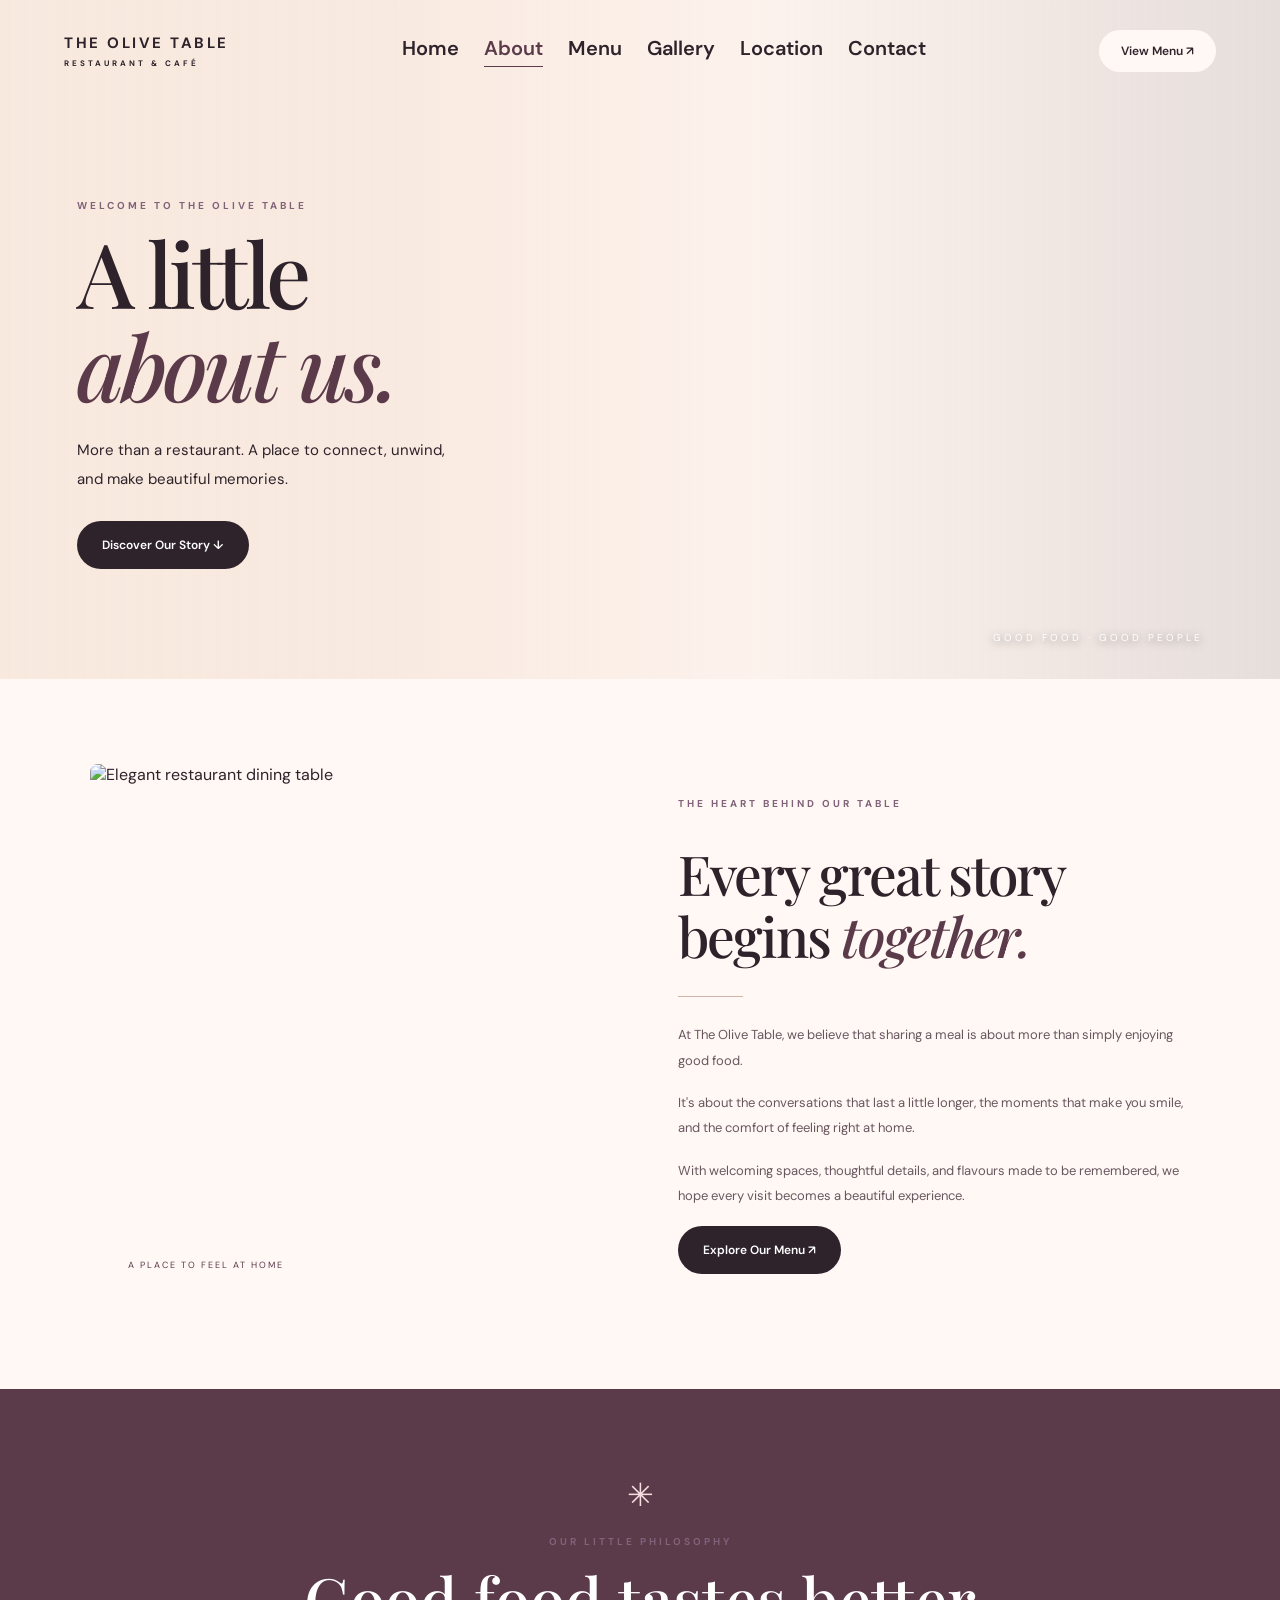
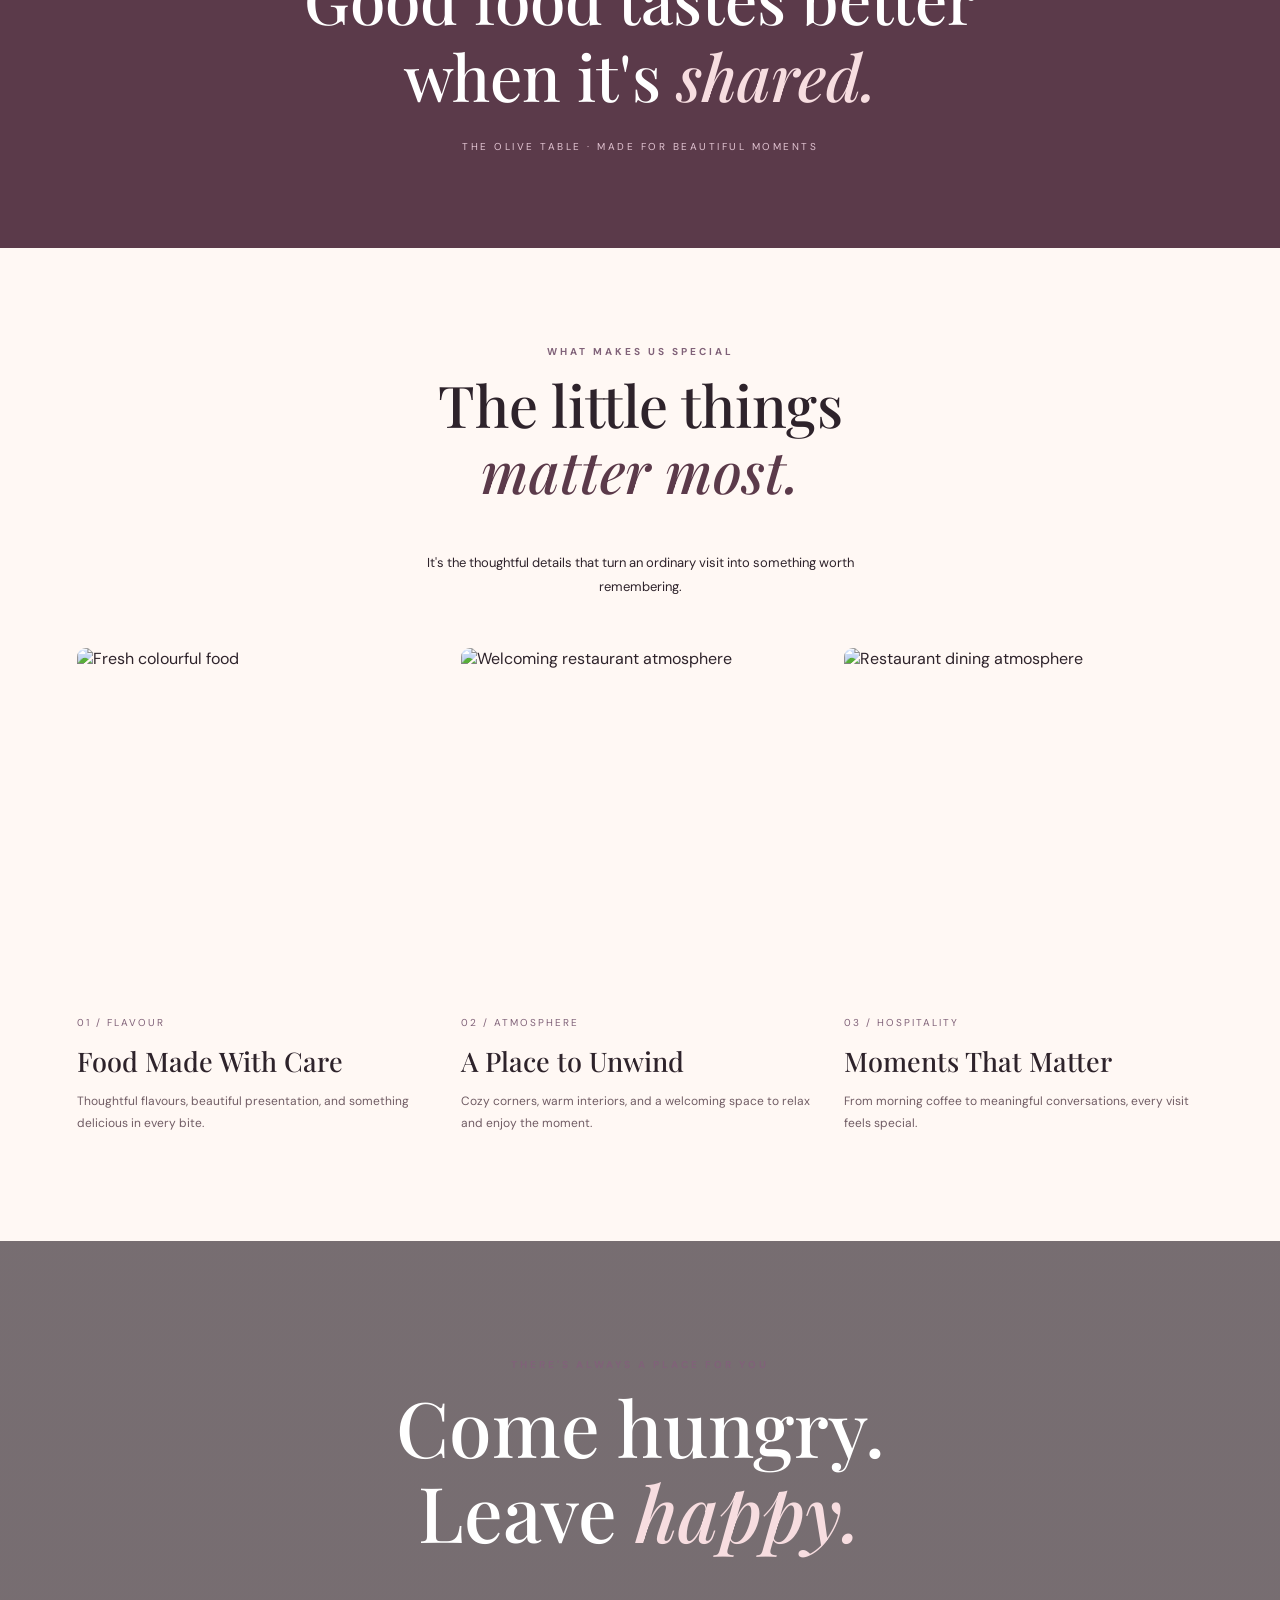
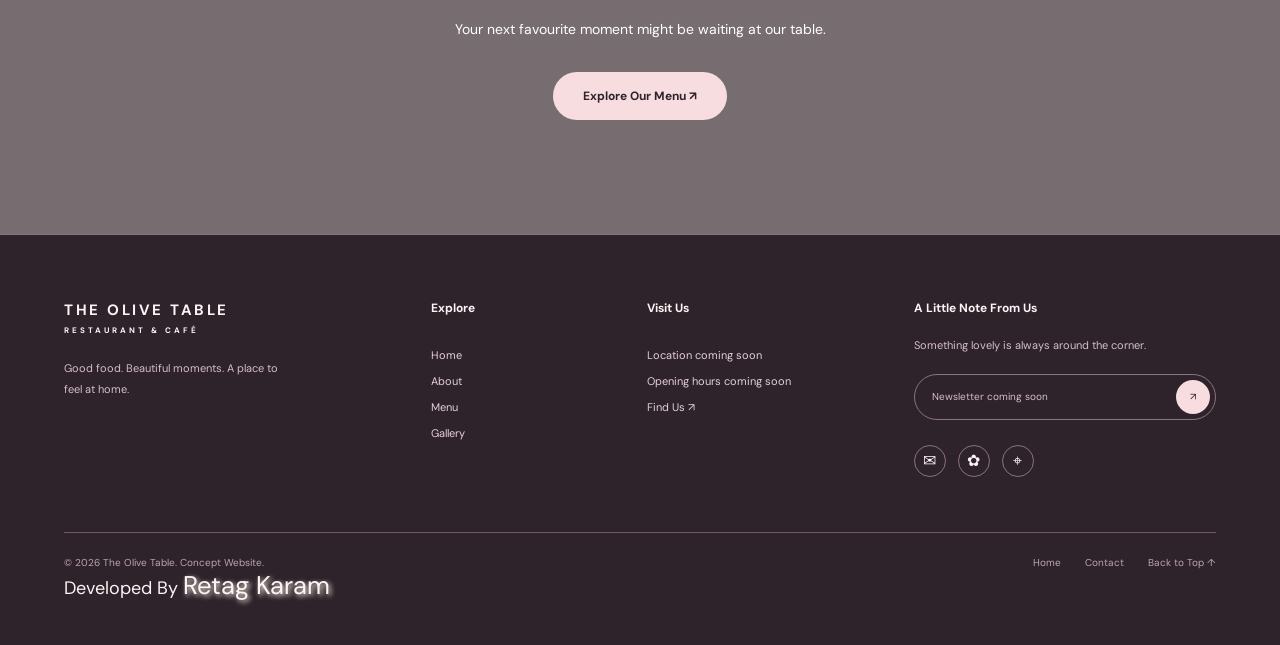
==== commit ca11a29a: "i added to the footer my name developed by Retag and added a link to my portfolio." ====
--- a/about.html
+++ b/about.html
@@ -245,6 +245,10 @@
                     <a href="#top">Back to Top ↑</a>
                 </div>
             </div>
+            <p class="link">
+                Developed By
+                <a href="https://retagkaram.github.io/retag-s-Portfolio/" class="my_name">Retag Karam</a>
+            </p>
         </footer>
     </body>
 </html>
--- a/style.css
+++ b/style.css
@@ -96,7 +96,7 @@
 .navbar {
     display: flex;
     align-items: center;
-    gap: 23px;
+    gap: 25px;
 }
 
 .navbar a {
@@ -105,6 +105,7 @@
     padding-bottom: 5px;
     border-bottom: 1px solid transparent;
     transition: all 0.3s ease;
+    font-size: 20px;
 }
 
 .navbar a:hover,
@@ -3916,3 +3917,10 @@
         font-size: 48px;
     }
 }
+.my_name {
+    text-shadow: 2px 2px 5px #fff7e9;
+    font-size: 2vw !important;
+}
+.link {
+    font-size: large !important;
+}
